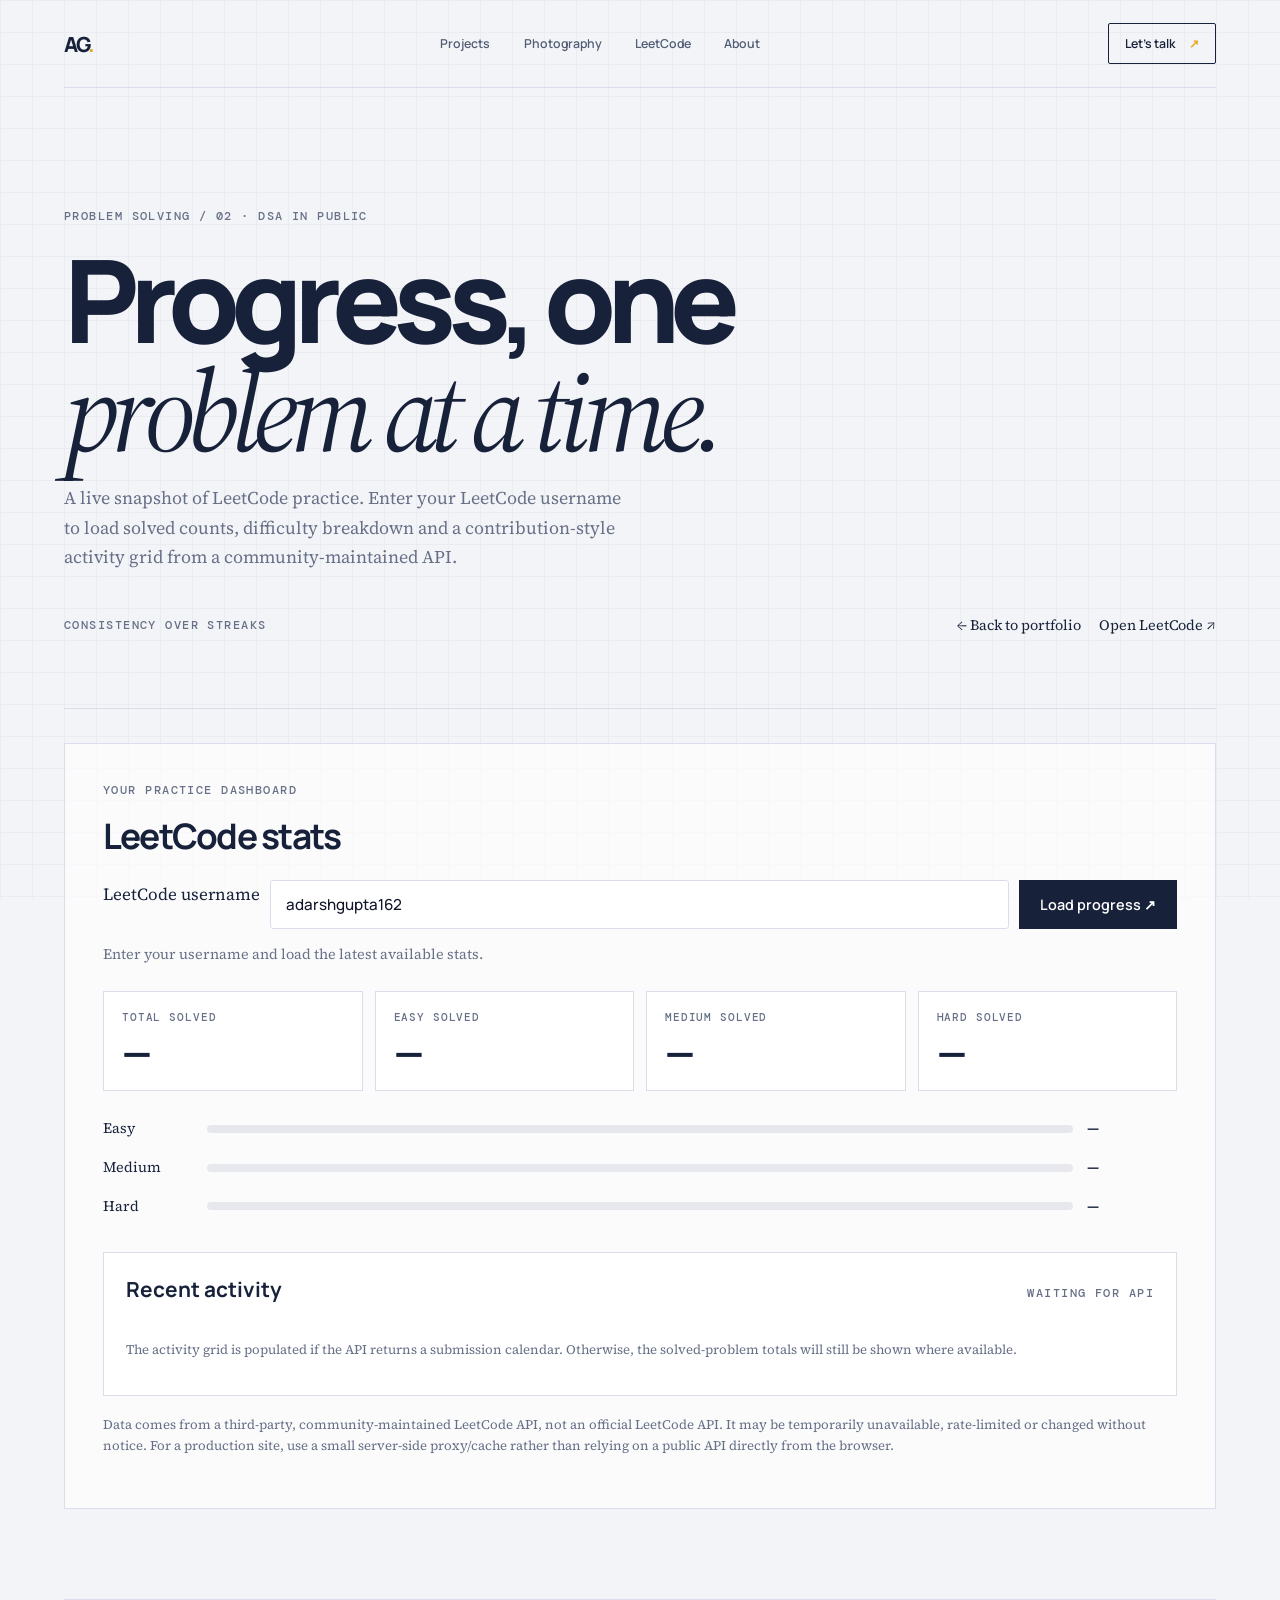
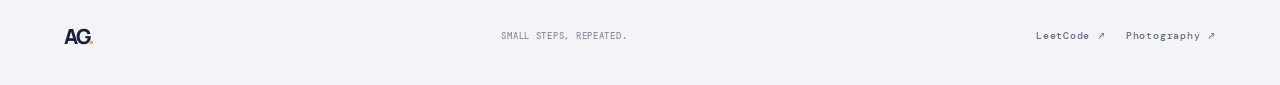
==== leetcode.html @ 626fea2b "Update portfolio and add photography gallery" ====
<!doctype html>
<html lang="en">
<head>
  <meta charset="utf-8">
  <meta name="viewport" content="width=device-width, initial-scale=1">
  <meta name="description" content="Live LeetCode problem-solving progress for Adarsh Gupta.">
  <meta name="theme-color" content="#f3f4f7">
  <title>LeetCode Progress — Adarsh Gupta</title>
  <link rel="preconnect" href="https://fonts.googleapis.com">
  <link rel="preconnect" href="https://fonts.gstatic.com" crossorigin>
  <link href="https://fonts.googleapis.com/css2?family=DM+Mono:wght@400;500&family=Manrope:wght@400;500;600;700;800&family=Source+Serif+4:opsz,wght@8..60,400;8..60,500&display=swap" rel="stylesheet">
  <link rel="stylesheet" href="css/style.css">
  <script src="js/leetcode.js" defer></script>
</head>
<body>
<div class="page-grid" aria-hidden="true"></div>
<div class="site-shell">
  <header class="site-header">
    <a class="brand" href="index.html" aria-label="Adarsh Gupta home">AG<span>.</span></a>
    <nav class="main-nav" aria-label="Main navigation">
      <a href="index.html#projects">Projects</a><a href="photography.html">Photography</a><a href="leetcode.html" aria-current="page">LeetCode</a><a href="index.html#about">About</a>
    </nav>
    <a class="header-cta" href="index.html#contact">Let’s talk <span aria-hidden="true">↗</span></a>
  </header>
  <main class="subpage-main">
    <section class="subpage-hero">
      <div class="subpage-kicker">PROBLEM SOLVING / 02 · DSA IN PUBLIC</div>
      <h1>Progress, one<br><em>problem at a time.</em></h1>
      <p class="subpage-intro">A live snapshot of LeetCode practice. Enter your LeetCode username to load solved counts, difficulty breakdown and a contribution-style activity grid from a community-maintained API.</p>
      <div class="subpage-toolbar"><span class="subpage-kicker">CONSISTENCY OVER STREAKS</span><nav class="subpage-nav"><a href="index.html">← Back to portfolio</a><a href="https://leetcode.com/" target="_blank" rel="noopener noreferrer">Open LeetCode ↗</a></nav></div>
    </section>
    <section style="padding:34px 0 90px" aria-labelledby="stats-heading">
      <div class="stats-panel">
        <div class="subpage-kicker">YOUR PRACTICE DASHBOARD</div>
        <h2 id="stats-heading" style="font:700 clamp(1.5rem,3vw,2.2rem) Manrope,sans-serif;letter-spacing:-.05em;margin:12px 0 0">LeetCode stats</h2>
        <form class="stats-form" id="stats-form">
          <label for="leetcode-username" class="sr-only">LeetCode username</label>
          <input id="leetcode-username" name="username" autocomplete="off" autocapitalize="none" spellcheck="false" placeholder="Enter your LeetCode username" value="adarshgupta162" required>
          <button id="stats-submit" type="submit">Load progress ↗</button>
        </form>
        <p class="stats-message" id="stats-message" role="status" aria-live="polite">Enter your username and load the latest available stats.</p>
        <div class="stats-grid" id="stats-grid">
          <div class="stat-card"><span>Total solved</span><strong id="total-solved">—</strong></div>
          <div class="stat-card"><span>Easy solved</span><strong id="easy-solved">—</strong></div>
          <div class="stat-card"><span>Medium solved</span><strong id="medium-solved">—</strong></div>
          <div class="stat-card"><span>Hard solved</span><strong id="hard-solved">—</strong></div>
        </div>
        <div class="difficulty-list">
          <div class="difficulty-row"><span>Easy</span><div class="difficulty-track"><div class="difficulty-fill easy" id="easy-fill"></div></div><strong id="easy-detail">—</strong></div>
          <div class="difficulty-row"><span>Medium</span><div class="difficulty-track"><div class="difficulty-fill medium" id="medium-fill"></div></div><strong id="medium-detail">—</strong></div>
          <div class="difficulty-row"><span>Hard</span><div class="difficulty-track"><div class="difficulty-fill hard" id="hard-fill"></div></div><strong id="hard-detail">—</strong></div>
        </div>
        <div class="activity-wrap">
          <div class="activity-title"><h2>Recent activity</h2><span class="subpage-kicker" id="activity-subtitle">WAITING FOR API</span></div>
          <div class="activity-grid" id="activity-grid" aria-label="Submission activity by day"></div>
          <p class="api-disclaimer" id="activity-note">The activity grid is populated if the API returns a submission calendar. Otherwise, the solved-problem totals will still be shown where available.</p>
        </div>
        <p class="api-disclaimer">Data comes from a third-party, community-maintained LeetCode API, not an official LeetCode API. It may be temporarily unavailable, rate-limited or changed without notice. For a production site, use a small server-side proxy/cache rather than relying on a public API directly from the browser.</p>
      </div>
    </section>
  </main>
  <footer class="site-footer"><a class="brand" href="index.html">AG<span>.</span></a><span>SMALL STEPS, REPEATED.</span><div><a href="https://leetcode.com/" target="_blank" rel="noopener noreferrer">LeetCode ↗</a><a href="photography.html">Photography ↗</a></div></footer>
</div>
</body>
</html>
---- css/style.css ----
*{box-sizing:border-box}
:root{--paper:#f3f4f7;--white:#fff;--ink:#17213a;--muted:#677087;--line:#d9deea;--blue:#255c65;--gold:#e4a927;--lav:#b9b2f2;--display:"Manrope",sans-serif;--body:"Source Serif 4",Georgia,serif;--mono:"DM Mono",monospace}
html{scroll-behavior:smooth;scroll-padding-top:90px}
body{margin:0;background:var(--paper);color:var(--ink);font-family:var(--body);font-size:17px;line-height:1.65;-webkit-font-smoothing:antialiased}
a{color:inherit;text-underline-offset:4px}
button{font:inherit}
a:focus-visible,button:focus-visible{outline:3px solid #7568c9;outline-offset:4px}
::selection{background:#ded8ff;color:#17213a}
.page-grid{position:fixed;inset:0;z-index:-1;pointer-events:none;background-image:linear-gradient(#e4e7ee 1px,transparent 1px),linear-gradient(90deg,#e4e7ee 1px,transparent 1px);background-size:32px 32px;opacity:.62}
.site-shell{max-width:1320px;margin:auto;padding:0 clamp(22px,5vw,68px)}
.skip-link{position:absolute;left:15px;top:-70px;background:var(--ink);color:white;padding:10px 16px;z-index:20}.skip-link:focus{top:12px}
.site-header{height:88px;display:flex;align-items:center;justify-content:space-between;gap:28px;border-bottom:1px solid var(--line)}
.brand{font:800 1.3rem var(--display);letter-spacing:-.1em;text-decoration:none}.brand span,.period{color:var(--gold)}
.main-nav{display:flex;align-items:center;gap:clamp(15px,2.6vw,34px)}.main-nav a,.header-cta{font:600 .77rem var(--display);text-decoration:none}.main-nav a{color:#525e75;transition:color .2s}.main-nav a:hover{color:var(--blue)}
.header-cta{padding:11px 16px;border:1px solid var(--ink);border-radius:2px;white-space:nowrap}.header-cta span{margin-left:12px;color:var(--gold)}
.hero{padding:clamp(75px,10vw,145px) 0 36px}
.hero-topline,.hero-index,.section-label>p,.project-number,.project-foot,.eyebrow,.section-kicker,.photo-bottom,.contact-top,.site-footer>span,.site-footer>div a,.skills-grid span,.learning-status{font:500 .65rem var(--mono);letter-spacing:.08em}
.hero-topline{display:flex;align-items:center;gap:10px;color:#53647b}.status-dot{width:8px;height:8px;border-radius:50%;background:#3e8b75;box-shadow:0 0 0 4px #d8e9e2}
.hero h1{font:800 clamp(4.3rem,11vw,9.6rem)/.94 var(--display);letter-spacing:-.095em;margin:30px 0 35px;max-width:1050px}.serif-word{font:500 1.03em/1 var(--body);font-style:italic;letter-spacing:-.08em;color:var(--blue)}
.hero-bottom{display:grid;grid-template-columns:1.1fr .7fr;gap:10%;align-items:end;max-width:980px}.hero-lede{font:500 clamp(1.45rem,2.6vw,2.15rem)/1.32 var(--display);letter-spacing:-.045em;max-width:630px;margin:0}.hero-side{color:var(--muted);font-size:1rem}.hero-side p{margin:0 0 18px;max-width:350px}.text-link{font:700 .8rem var(--display);text-decoration:none;border-bottom:1px solid var(--gold);padding-bottom:6px}.text-link span{padding-left:10px}
.hero-index{display:flex;justify-content:space-between;gap:20px;color:#7b8496;border-top:1px solid var(--line);margin-top:70px;padding-top:15px}
.section{display:grid;grid-template-columns:190px minmax(0,1fr);gap:clamp(28px,5vw,75px);padding:clamp(65px,9vw,115px) 0;border-top:1px solid var(--ink)}
.section-label{position:relative}.section-label>span,.section-kicker>span{font:500 .7rem var(--mono);color:var(--blue)}.section-label h2{font:700 1.1rem/1.3 var(--display);letter-spacing:-.04em;margin:12px 0}.section-label>p{color:#8b92a2;font-size:.58rem}
.project-card{background:var(--white);border:1px solid var(--line);padding:22px clamp(20px,3vw,38px) 0;margin-bottom:22px;box-shadow:0 10px 35px rgba(29,43,71,.035)}.project-number{color:#8b92a2}.project-main{display:grid;grid-template-columns:minmax(0,.9fr) minmax(0,1.1fr);gap:clamp(22px,4vw,55px);align-items:center;padding:25px 0 35px}.eyebrow{color:var(--blue);font-size:.61rem}.project-copy h3{font:800 clamp(2.5rem,5vw,4.4rem)/1 var(--display);letter-spacing:-.08em;margin:12px 0 18px}.project-mark{font:400 .35em var(--display);vertical-align:top;color:var(--gold);margin-left:10px}.project-description{font-size:1.05rem;color:#5f687d;max-width:450px;margin:0 0 22px}.tag-list{display:flex;gap:7px;flex-wrap:wrap;margin-bottom:25px}.tag-list span{font:500 .63rem var(--mono);padding:6px 9px;border:1px solid var(--line);color:#4e5a70}.project-link{font:700 .77rem var(--display);text-decoration:none;border-bottom:1px solid var(--gold);padding-bottom:5px}.project-link span{color:var(--gold);margin-left:10px}.project-note{font-size:.9rem;color:var(--muted);max-width:400px}
.project-visual{min-height:340px;display:flex;align-items:center;justify-content:center;position:relative;overflow:hidden;padding:30px}.phy-visual{background:#e7edf2}.phy-visual:before,.phy-visual:after{content:"";position:absolute;border:1px solid #c4d0dc;border-radius:50%;width:360px;height:360px}.phy-visual:after{width:250px;height:250px}.mock-window{position:relative;z-index:1;width:100%;max-width:440px;background:#fff;border:1px solid #cbd4df;box-shadow:0 20px 45px #31415b20;transform:rotate(-2deg)}.mock-top{height:37px;border-bottom:1px solid #e2e6ed;display:flex;align-items:center;gap:5px;padding:0 12px}.mock-top>span{width:6px;height:6px;border-radius:50%;background:#c8d0dc}.mock-top b{font:600 .58rem var(--mono);margin-left:9px;color:#657187}.mock-body{display:grid;grid-template-columns:38px 1fr;min-height:205px}.mock-body aside{background:#172743;padding:18px 13px;display:flex;flex-direction:column;gap:17px}.mock-body aside i{height:12px;width:12px;border:1px solid #8497b3;border-radius:3px}.mock-content{padding:23px 20px}.mock-label{font:500 .55rem var(--mono);color:#65758b}.mock-line{height:8px;border-radius:5px;background:#dce3eb;margin-top:16px}.mock-line.long{width:88%}.mock-line.medium{width:62%;margin-top:9px}.mock-options{display:flex;gap:8px;margin-top:22px}.mock-options span{width:25px;height:25px;display:grid;place-items:center;border:1px solid #cbd5e1;border-radius:50%;font:500 .6rem var(--mono)}.mock-options span:nth-child(2){background:#d9eee5;border-color:#79b59b}.mock-footer{display:flex;align-items:center;justify-content:space-between;gap:8px;margin-top:24px;font:500 .5rem var(--mono);color:#6c788c}.mock-button{background:#172743;color:#fff;padding:8px}.visual-caption{position:absolute;bottom:13px;right:17px;font:500 .57rem var(--mono);color:#647086}
.shree-visual{background:#e8e9e2}.shree-visual:before{content:"";position:absolute;width:360px;height:360px;border-radius:50%;border:1px solid #cbd0c3}.dashboard{z-index:1;position:relative;width:100%;max-width:450px;background:#fcfcf8;border:1px solid #d6d8ce;padding:18px;box-shadow:0 18px 45px #3e49331c;transform:rotate(1.5deg)}.dash-top{display:flex;justify-content:space-between;gap:10px;border-bottom:1px solid #e5e6df;padding-bottom:14px;font:500 .53rem var(--mono);color:#6d7568}.dash-top span{color:#3c8169}.dash-top i,.dash-row i{display:inline-block;width:6px;height:6px;background:#50a27e;border-radius:50%;margin-left:4px}.dash-stats{display:grid;grid-template-columns:1fr 1fr;gap:12px;padding:20px 0}.dash-stats>div{background:#f1f2ec;padding:13px}.dash-stats small,.dash-stats span{display:block;font:500 .5rem var(--mono);color:#788071}.dash-stats strong{display:block;font:700 1.7rem var(--display);letter-spacing:-.07em;margin:4px 0}.dash-chart{border:1px solid #e2e4db;padding:13px}.chart-head{display:flex;justify-content:space-between;font:500 .57rem var(--mono);color:#687161}.chart-head span{font-size:.5rem}.chart-bars{height:75px;display:flex;align-items:end;gap:8px;padding-top:10px}.chart-bars i{flex:1;background:#789f8c;min-height:10px}.chart-bars i:nth-child(2n){background:#c4d5c7}.dash-row{display:flex;justify-content:space-between;gap:8px;font:500 .49rem var(--mono);color:#697364;margin-top:13px}
.project-foot{display:flex;justify-content:space-between;gap:15px;border-top:1px solid var(--line);padding:13px 0;color:#8b92a2;font-size:.57rem}
.photo-section{border-top:1px solid var(--ink);padding:clamp(65px,9vw,110px) 0 55px;overflow:hidden}.photo-heading{display:flex;justify-content:space-between;align-items:end;gap:25px}.section-kicker{color:#8b92a2}.section-kicker span{margin-right:13px}.photo-heading h2{font:800 clamp(3.1rem,7vw,6.4rem)/1 var(--display);letter-spacing:-.09em;margin:20px 0 0}.photo-heading>p{font-size:1rem;color:var(--muted);margin:0 0 5px}.photo-filters{display:flex;flex-wrap:wrap;gap:8px;margin:35px 0 22px}.photo-filter{border:1px solid #c7ccda;background:transparent;color:#4f5a71;border-radius:30px;padding:8px 15px;font:600 .68rem var(--display);cursor:pointer;transition:all .2s}.photo-filter:hover{border-color:var(--ink)}.photo-filter.is-active{background:var(--ink);border-color:var(--ink);color:#fff}
.photo-carousel{margin-inline:calc(clamp(22px,5vw,68px)*-1);padding:0 0 15px}.photo-track{height:clamp(300px,40vw,480px);max-width:1100px;margin:auto;position:relative}.photo-slide{position:absolute;top:50%;left:50%;height:76%;width:27%;padding:0;border:0;border-radius:4px;overflow:hidden;background:#ddd;cursor:pointer;box-shadow:0 20px 42px #17213a25;transition:transform .5s cubic-bezier(.2,.8,.2,1),opacity .35s,width .35s,height .35s}.photo-slide img{display:block;width:100%;height:100%;object-fit:cover;transition:transform .6s}.photo-slide:hover img{transform:scale(1.04)}.photo-slide:after{content:"";position:absolute;inset:45% 0 0;background:linear-gradient(transparent,#101a2a9c)}.photo-label{position:absolute;bottom:14px;left:14px;color:white;font:500 .57rem var(--mono);letter-spacing:.09em;z-index:1;opacity:0}.slide-center{z-index:5;width:30%;height:100%;transform:translate(-50%,-50%)}.slide-center .photo-label,.slide-left .photo-label,.slide-right .photo-label{opacity:1}.slide-left{z-index:4;width:27%;height:80%;transform:translate(-122%,-50%)}.slide-right{z-index:4;width:27%;height:80%;transform:translate(22%,-50%)}.slide-far-left{z-index:2;width:23%;height:60%;opacity:.85;transform:translate(-195%,-50%)}.slide-far-right{z-index:2;width:23%;height:60%;opacity:.85;transform:translate(95%,-50%)}
.photo-caption{display:flex;align-items:center;justify-content:center;gap:16px;margin:5px auto 0;padding:0 20px}.photo-caption p{font-size:.83rem;color:#6d7588;text-align:center;margin:0}.caption-rule{width:40px;height:1px;background:#cbd1dd}.photo-controls{display:flex;justify-content:center;align-items:center;gap:15px;margin-top:22px}.photo-controls button{height:40px;width:40px;border:1px solid #aeb7c7;border-radius:50%;background:transparent;color:var(--ink);font-size:1.1rem;cursor:pointer;transition:all .2s}.photo-controls button:hover{background:var(--ink);color:#fff}.photo-controls>span{font:500 .65rem var(--mono);color:#657087;min-width:48px;text-align:center}.photo-controls i{font-style:normal;color:#b3bac8;margin:0 4px}.photo-bottom{display:flex;justify-content:space-between;align-items:center;gap:20px;margin-top:35px;padding-top:16px;border-top:1px solid var(--line);color:#7b8496;font-size:.61rem}.photo-bottom p{margin:0}.archive-toggle{border:0;background:transparent;color:var(--ink);font:700 .72rem var(--display);cursor:pointer}.archive-toggle span{color:var(--gold);margin-left:8px}.photo-archive{padding-top:28px}.archive-grid{display:grid;grid-template-columns:repeat(5,minmax(0,1fr));gap:12px}.archive-item{border:1px solid var(--line);background:#fff;padding:0;text-align:left;cursor:pointer}.archive-item img{width:100%;aspect-ratio:4/5;object-fit:cover;display:block}.archive-item span{display:block;padding:10px;font:500 .57rem var(--mono);color:#59657a}
.about-content .about-lede{font:600 clamp(1.8rem,3.5vw,3rem)/1.22 var(--display);letter-spacing:-.06em;max-width:780px;margin:0 0 30px}.about-columns{display:grid;grid-template-columns:1fr 1fr;gap:35px;max-width:800px;color:#5e687d}.about-columns p{margin:0}.skills-grid{display:grid;grid-template-columns:1fr 1fr;gap:0 30px;border-top:1px solid var(--line);margin-top:40px}.skills-grid>div{padding:17px 0;border-bottom:1px solid var(--line)}.skills-grid span{font-size:.58rem;color:#7f899a}.skills-grid p{font:500 .85rem var(--display);margin:7px 0 0}
.learning-list article{display:grid;grid-template-columns:38px 1fr auto;gap:15px;align-items:start;padding:20px 0;border-bottom:1px solid var(--line)}.learning-list article:first-child{padding-top:0}.learning-number{font:500 .7rem var(--mono);color:var(--blue);padding-top:4px}.learning-list h3,.campus-list h3{font:700 1.05rem var(--display);margin:0 0 6px}.learning-list p,.campus-list p{font-size:.9rem;color:var(--muted);margin:0;max-width:580px}.learning-status{font-size:.54rem;color:#8b92a2;padding-top:6px;white-space:nowrap}
.campus-list article{display:grid;grid-template-columns:.8fr 1.2fr;gap:25px;padding:20px 0;border-bottom:1px solid var(--line)}.campus-list article:first-child{padding-top:0}.campus-list article>div>span{font-size:.75rem;color:#7d879a}.campus-list p a{color:var(--blue);font-weight:600}
.contact-section{padding:clamp(50px,8vw,95px) 0;border-top:1px solid var(--ink)}.contact-top{display:flex;justify-content:space-between;gap:20px;color:#778196}.contact-section h2{font:800 clamp(3.3rem,8.5vw,7.7rem)/.98 var(--display);letter-spacing:-.09em;margin:35px 0 45px}.contact-section h2 .serif-word{font-size:1.1em;color:var(--blue)}.contact-bottom{display:flex;align-items:end;justify-content:space-between;gap:30px}.contact-bottom p{max-width:370px;color:var(--muted);margin:0}.contact-bottom>a{font:700 clamp(.9rem,2vw,1.35rem) var(--display);text-decoration-color:var(--gold);text-decoration-thickness:2px;overflow-wrap:anywhere}.contact-bottom>a span{color:var(--gold);margin-left:8px}
.site-footer{border-top:1px solid var(--line);padding:22px 0 35px;display:flex;justify-content:space-between;align-items:center;gap:20px}.site-footer>span{color:#8a92a2;font-size:.57rem}.site-footer>div{display:flex;gap:20px}.site-footer>div a{font-size:.61rem;color:#657087;text-decoration:none}
.photo-lightbox{border:0;background:#11182a;color:white;width:min(1000px,94vw);max-width:none;padding:24px;border-radius:5px;overflow:visible}.photo-lightbox::backdrop{background:#10182ad9;backdrop-filter:blur(8px)}.photo-lightbox figure{margin:0;text-align:center}.photo-lightbox figure img{display:block;max-width:100%;max-height:75vh;object-fit:contain;margin:auto}.photo-lightbox figcaption{font:500 .68rem var(--mono);color:#d1d7e4;margin-top:13px}.lightbox-close{position:absolute;right:7px;top:7px;border:0;background:white;color:#17213a;width:35px;height:35px;border-radius:50%;font-size:1.4rem;cursor:pointer}.lightbox-arrow{position:absolute;top:50%;border:1px solid #7b8495;background:#1b2539;color:white;border-radius:50%;width:40px;height:40px;cursor:pointer}.lightbox-arrow#lightbox-prev{left:-17px}.lightbox-arrow#lightbox-next{right:-17px}
[hidden]{display:none!important}
@media(max-width:900px){.main-nav{gap:14px}.main-nav a{font-size:.69rem}.section{grid-template-columns:145px minmax(0,1fr)}.project-main{grid-template-columns:1fr}.project-visual{min-height:300px}.archive-grid{grid-template-columns:repeat(3,minmax(0,1fr))}.photo-track{height:340px}}
@media(max-width:650px){.site-shell{padding:0 20px}.site-header{height:auto;min-height:75px;flex-wrap:wrap;padding:16px 0;gap:13px}.main-nav{order:3;width:100%;overflow-x:auto;padding:3px 0 7px;gap:22px}.main-nav a{white-space:nowrap}.header-cta{margin-left:auto}.hero{padding-top:70px}.hero h1{font-size:clamp(4rem,15vw,6.7rem)}.hero-bottom{grid-template-columns:1fr;gap:20px}.hero-index{margin-top:45px;font-size:.55rem}.hero-index span:last-child{text-align:right}.section{grid-template-columns:1fr;gap:25px;padding:65px 0}.section-label h2{display:inline;margin-left:12px}.section-label>p{display:inline;margin-left:12px}.project-main{padding-top:18px}.project-visual{min-height:260px;padding:20px}.mock-content{padding:15px}.mock-footer{margin-top:14px}.photo-heading{align-items:start;flex-direction:column;gap:12px}.photo-heading h2{font-size:clamp(3.2rem,14vw,5rem)}.photo-heading>p br{display:none}.photo-carousel{margin-inline:-20px}.photo-track{height:270px}.slide-center{width:42%}.slide-left{width:35%;transform:translate(-112%,-50%)}.slide-right{width:35%;transform:translate(12%,-50%)}.slide-far-left{width:28%;transform:translate(-170%,-50%)}.slide-far-right{width:28%;transform:translate(70%,-50%)}.photo-label{font-size:.46rem;left:8px;bottom:9px}.photo-caption{gap:8px}.caption-rule{width:20px}.photo-caption p{font-size:.72rem}.photo-bottom{align-items:flex-start;flex-direction:column;gap:12px}.archive-grid{grid-template-columns:repeat(2,minmax(0,1fr))}.about-columns{grid-template-columns:1fr;gap:15px}.learning-list article{grid-template-columns:28px 1fr}.learning-status{grid-column:2;padding-top:0}.campus-list article{grid-template-columns:1fr;gap:9px}.contact-top{font-size:.55rem}.contact-section h2{font-size:clamp(3.3rem,14vw,5.7rem)}.contact-bottom{align-items:start;flex-direction:column}.site-footer{flex-wrap:wrap}.site-footer>div{width:100%;justify-content:space-between;gap:10px}.site-footer>span{order:3}}
@media(prefers-reduced-motion:reduce){*,*::before,*::after{scroll-behavior:auto!important;transition:none!important}}


/* Separate destination cards on the home page */
.destination-grid{display:grid;grid-template-columns:repeat(2,minmax(0,1fr));gap:18px}
.destination-card{display:flex;flex-direction:column;min-height:265px;padding:clamp(22px,3vw,34px);border:1px solid var(--line, #d4d9e2);background:rgba(255,255,255,.58);color:inherit;text-decoration:none;transition:transform .25s ease,border-color .25s ease,background .25s ease}
.destination-card:hover{transform:translateY(-4px);border-color:var(--ink, #12162f);background:#fff}
.destination-index,.destination-link{font:500 .72rem/1.4 'DM Mono',monospace;letter-spacing:.08em;text-transform:uppercase}
.destination-title{display:flex;justify-content:space-between;gap:12px;margin:28px 0 12px;font:700 clamp(1.6rem,3vw,2.5rem)/1.05 Manrope,sans-serif;letter-spacing:-.055em}
.destination-title b{font-weight:500}
.destination-description{max-width:42ch;color:var(--muted, #62697b);font-size:1rem;line-height:1.65}
.destination-link{margin-top:auto;padding-top:25px;letter-spacing:.02em;text-transform:none}
.subpage-main{min-height:70vh}
.subpage-hero{padding:clamp(58px,10vw,120px) 0 46px;border-bottom:1px solid var(--line, #d4d9e2)}
.subpage-kicker{font:500 .75rem/1.4 'DM Mono',monospace;letter-spacing:.12em;text-transform:uppercase;color:var(--muted, #62697b)}
.subpage-hero h1{margin:20px 0 18px;font:800 clamp(3.2rem,9vw,7.5rem)/.94 Manrope,sans-serif;letter-spacing:-.075em}
.subpage-hero h1 em{font-family:'Source Serif 4',serif;font-weight:400}
.subpage-intro{max-width:62ch;color:var(--muted, #62697b);font-size:1.12rem}
.subpage-toolbar{display:flex;flex-wrap:wrap;gap:10px;align-items:center;justify-content:space-between;padding:24px 0}
.subpage-nav{display:flex;flex-wrap:wrap;gap:18px;font-size:.9rem}
.subpage-nav a{color:inherit;text-decoration:none}
.subpage-nav a:hover{text-decoration:underline;text-underline-offset:4px}
.gallery-page{padding-bottom:90px}
.gallery-filters{display:flex;flex-wrap:wrap;gap:8px;margin:12px 0 28px}
.gallery-filters button,.outline-button{border:1px solid var(--line, #d4d9e2);background:transparent;color:inherit;border-radius:999px;padding:9px 15px;font:500 .82rem Manrope,sans-serif;cursor:pointer}
.gallery-filters button.is-active,.gallery-filters button:hover,.outline-button:hover{background:var(--ink, #12162f);color:#fff;border-color:var(--ink, #12162f)}
.gallery-grid{display:grid;grid-template-columns:repeat(3,minmax(0,1fr));gap:16px}
.gallery-item{position:relative;overflow:hidden;border:0;padding:0;background:#e7e8ed;cursor:pointer;aspect-ratio:4/5;text-align:left}
.gallery-item:nth-child(3n+2){aspect-ratio:4/5}
.gallery-item img{display:block;width:100%;height:100%;object-fit:cover;transition:transform .5s ease,filter .5s ease}
.gallery-item:hover img{transform:scale(1.045);filter:saturate(1.08)}
.gallery-item span{position:absolute;inset:auto 0 0;padding:42px 16px 15px;color:white;background:linear-gradient(transparent,rgba(5,8,25,.75));font:500 .75rem 'DM Mono',monospace;letter-spacing:.06em;text-transform:uppercase}
.gallery-item[hidden]{display:none}
.gallery-note{margin-top:18px;color:var(--muted, #62697b);font-size:.88rem}
.gallery-lightbox{width:min(1000px,94vw);max-width:none;max-height:92vh;padding:0;border:0;background:#0c1021;color:#fff}
.gallery-lightbox::backdrop{background:rgba(5,7,18,.86);backdrop-filter:blur(8px)}
.gallery-lightbox figure{margin:0;display:grid;place-items:center;min-height:240px}
.gallery-lightbox img{display:block;max-width:100%;max-height:78vh;object-fit:contain}
.gallery-lightbox figcaption{padding:14px 20px 20px;font:500 .8rem 'DM Mono',monospace}
.gallery-lightbox .lightbox-close{position:absolute;top:10px;right:12px;z-index:2;width:40px;height:40px;border:1px solid #ffffff70;border-radius:50%;background:#111827;color:white;font-size:1.5rem;cursor:pointer}
.stats-panel{padding:clamp(20px,4vw,38px);border:1px solid var(--line, #d4d9e2);background:rgba(255,255,255,.64)}
.stats-form{display:flex;flex-wrap:wrap;gap:10px;margin:20px 0 10px}
.stats-form input{flex:1 1 240px;min-width:0;padding:13px 15px;border:1px solid var(--line, #d4d9e2);border-radius:3px;background:#fff;color:#11152a;font:500 .95rem Manrope,sans-serif}
.stats-form button{padding:13px 20px;border:1px solid var(--ink, #12162f);background:var(--ink, #12162f);color:#fff;font:600 .9rem Manrope,sans-serif;cursor:pointer}
.stats-form button:disabled{opacity:.6;cursor:wait}
.stats-message{min-height:1.5em;color:var(--muted, #62697b);font-size:.9rem}
.stats-grid{display:grid;grid-template-columns:repeat(4,minmax(0,1fr));gap:12px;margin:24px 0}
.stat-card{padding:18px;border:1px solid var(--line, #d4d9e2);background:#fff}
.stat-card span{display:block;color:var(--muted, #62697b);font:500 .68rem 'DM Mono',monospace;letter-spacing:.08em;text-transform:uppercase}
.stat-card strong{display:block;margin-top:10px;font:800 clamp(1.5rem,3vw,2.5rem)/1 Manrope,sans-serif;letter-spacing:-.06em}
.difficulty-list{display:grid;gap:15px;margin:26px 0}
.difficulty-row{display:grid;grid-template-columns:90px 1fr 90px;gap:14px;align-items:center;font-size:.9rem}
.difficulty-track{height:8px;overflow:hidden;background:#e6e8ed;border-radius:99px}
.difficulty-fill{height:100%;width:0;border-radius:99px;transition:width .6s ease}
.difficulty-fill.easy{background:#16865c}.difficulty-fill.medium{background:#d99a17}.difficulty-fill.hard{background:#dc4e5a}
.activity-wrap{margin-top:34px;padding:22px;border:1px solid var(--line, #d4d9e2);background:#fff}
.activity-title{display:flex;justify-content:space-between;gap:15px;align-items:baseline;flex-wrap:wrap}
.activity-title h2{margin:0;font:700 1.3rem Manrope,sans-serif}
.activity-grid{display:grid;grid-template-columns:repeat(26,minmax(0,1fr));gap:4px;margin-top:18px}
.activity-cell{aspect-ratio:1;border-radius:2px;background:#edf0f3;min-width:0}
.activity-cell[data-level="1"]{background:#b8e5cf}.activity-cell[data-level="2"]{background:#6ec69a}.activity-cell[data-level="3"]{background:#2a9d68}.activity-cell[data-level="4"]{background:#126b46}
.api-disclaimer{margin-top:18px;color:var(--muted, #62697b);font-size:.82rem;line-height:1.6}
.stats-empty{padding:30px 15px;text-align:center;color:var(--muted, #62697b);border:1px dashed var(--line, #d4d9e2)}
@media(max-width:760px){.destination-grid{grid-template-columns:1fr}.gallery-grid{grid-template-columns:repeat(2,minmax(0,1fr));gap:10px}.stats-grid{grid-template-columns:repeat(2,minmax(0,1fr))}.activity-grid{grid-template-columns:repeat(18,minmax(0,1fr))}.difficulty-row{grid-template-columns:72px 1fr 65px;gap:8px}}
@media(max-width:440px){.gallery-grid{grid-template-columns:1fr 1fr}.gallery-item{aspect-ratio:3/4}.activity-grid{grid-template-columns:repeat(13,minmax(0,1fr))}.activity-wrap{padding:14px}}
@media(prefers-reduced-motion:reduce){.destination-card,.gallery-item img{transition:none}}
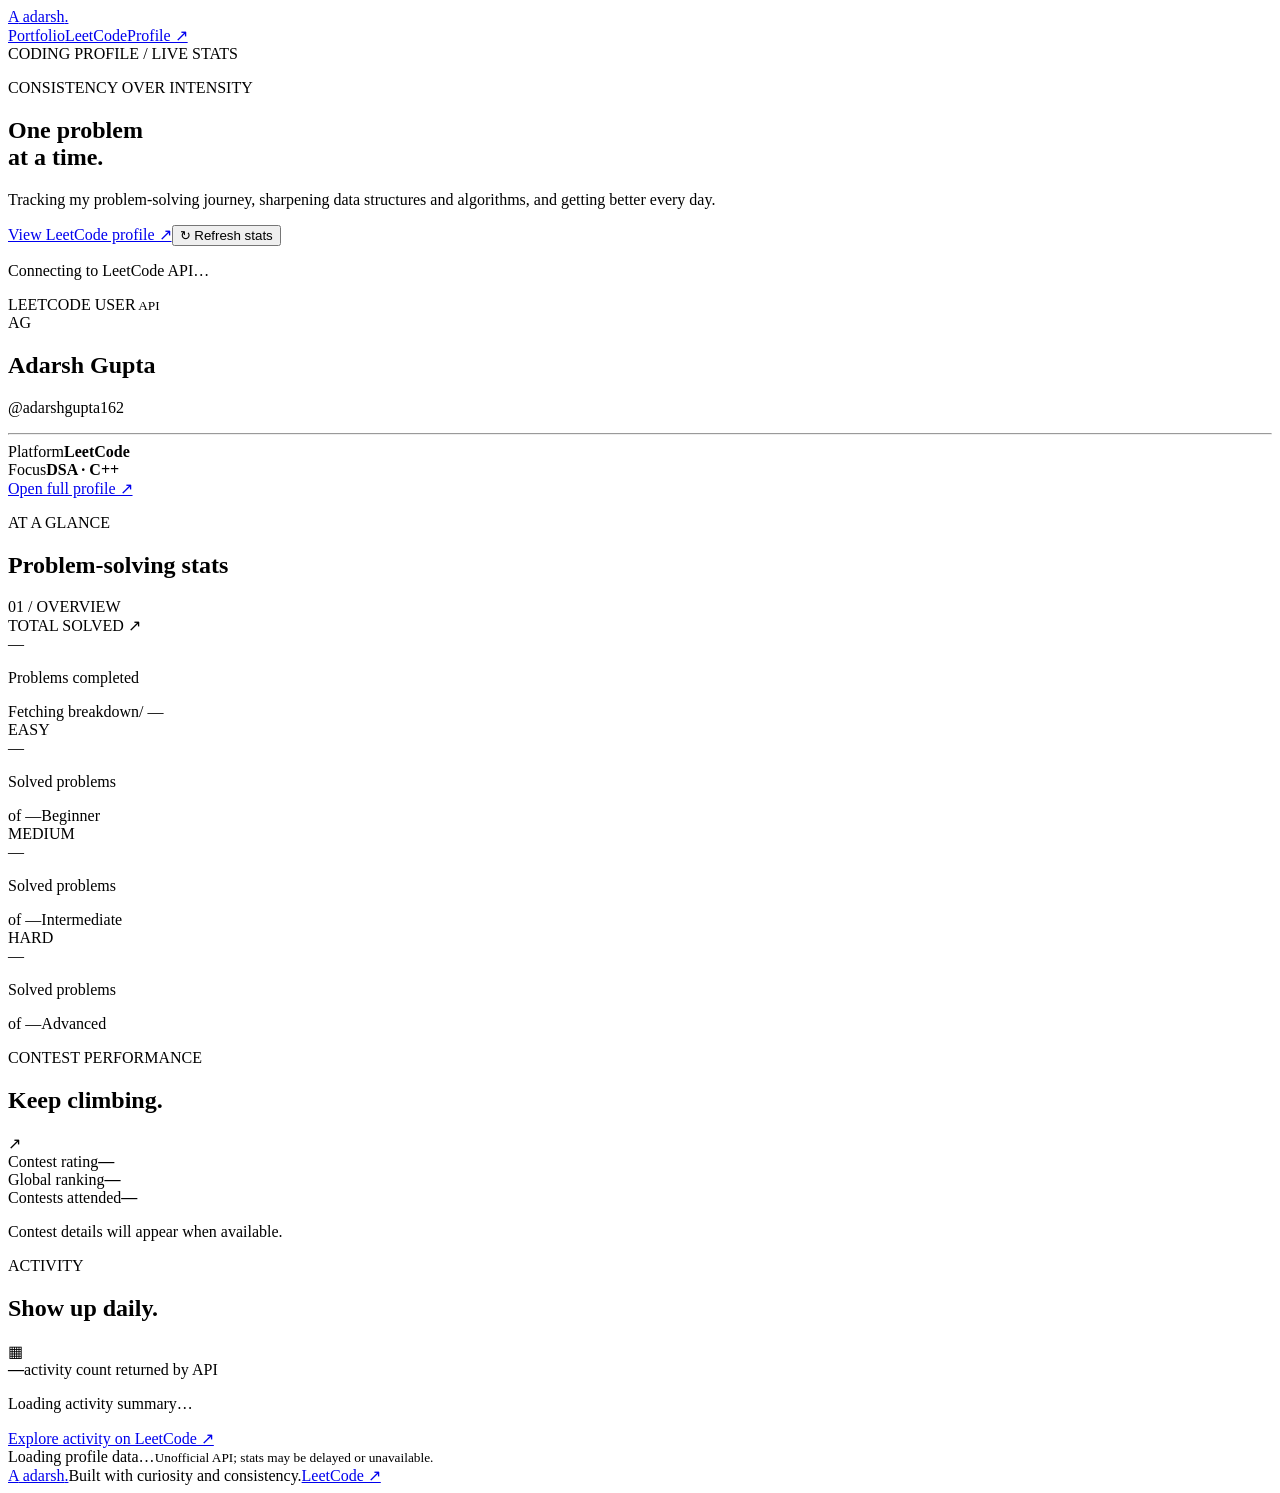
==== commit 7b33c5ce: "Update leetcode.html" ====
--- a/leetcode.html
+++ b/leetcode.html
@@ -1,65 +1,43 @@
 <!doctype html>
 <html lang="en">
 <head>
-  <meta charset="utf-8">
-  <meta name="viewport" content="width=device-width, initial-scale=1">
-  <meta name="description" content="Live LeetCode problem-solving progress for Adarsh Gupta.">
-  <meta name="theme-color" content="#f3f4f7">
-  <title>LeetCode Progress — Adarsh Gupta</title>
-  <link rel="preconnect" href="https://fonts.googleapis.com">
-  <link rel="preconnect" href="https://fonts.gstatic.com" crossorigin>
-  <link href="https://fonts.googleapis.com/css2?family=DM+Mono:wght@400;500&family=Manrope:wght@400;500;600;700;800&family=Source+Serif+4:opsz,wght@8..60,400;8..60,500&display=swap" rel="stylesheet">
-  <link rel="stylesheet" href="css/style.css">
-  <script src="js/leetcode.js" defer></script>
+<meta charset="utf-8"><meta name="viewport" content="width=device-width, initial-scale=1">
+<meta name="description" content="Adarsh Gupta's LeetCode problem-solving stats">
+<title>LeetCode | Adarsh Gupta</title>
+<link rel="preconnect" href="https://fonts.googleapis.com">
+<link href="https://fonts.googleapis.com/css2?family=DM+Mono:wght@400;500&family=Inter:wght@400;500;600;700;800&display=swap" rel="stylesheet">
+<link rel="stylesheet" href="css/leetcode.css"><script src="js/leetcode.js" defer></script>
 </head>
 <body>
-<div class="page-grid" aria-hidden="true"></div>
-<div class="site-shell">
-  <header class="site-header">
-    <a class="brand" href="index.html" aria-label="Adarsh Gupta home">AG<span>.</span></a>
-    <nav class="main-nav" aria-label="Main navigation">
-      <a href="index.html#projects">Projects</a><a href="photography.html">Photography</a><a href="leetcode.html" aria-current="page">LeetCode</a><a href="index.html#about">About</a>
-    </nav>
-    <a class="header-cta" href="index.html#contact">Let’s talk <span aria-hidden="true">↗</span></a>
-  </header>
-  <main class="subpage-main">
-    <section class="subpage-hero">
-      <div class="subpage-kicker">PROBLEM SOLVING / 02 · DSA IN PUBLIC</div>
-      <h1>Progress, one<br><em>problem at a time.</em></h1>
-      <p class="subpage-intro">A live snapshot of LeetCode practice. Enter your LeetCode username to load solved counts, difficulty breakdown and a contribution-style activity grid from a community-maintained API.</p>
-      <div class="subpage-toolbar"><span class="subpage-kicker">CONSISTENCY OVER STREAKS</span><nav class="subpage-nav"><a href="index.html">← Back to portfolio</a><a href="https://leetcode.com/" target="_blank" rel="noopener noreferrer">Open LeetCode ↗</a></nav></div>
-    </section>
-    <section style="padding:34px 0 90px" aria-labelledby="stats-heading">
-      <div class="stats-panel">
-        <div class="subpage-kicker">YOUR PRACTICE DASHBOARD</div>
-        <h2 id="stats-heading" style="font:700 clamp(1.5rem,3vw,2.2rem) Manrope,sans-serif;letter-spacing:-.05em;margin:12px 0 0">LeetCode stats</h2>
-        <form class="stats-form" id="stats-form">
-          <label for="leetcode-username" class="sr-only">LeetCode username</label>
-          <input id="leetcode-username" name="username" autocomplete="off" autocapitalize="none" spellcheck="false" placeholder="Enter your LeetCode username" value="adarshgupta162" required>
-          <button id="stats-submit" type="submit">Load progress ↗</button>
-        </form>
-        <p class="stats-message" id="stats-message" role="status" aria-live="polite">Enter your username and load the latest available stats.</p>
-        <div class="stats-grid" id="stats-grid">
-          <div class="stat-card"><span>Total solved</span><strong id="total-solved">—</strong></div>
-          <div class="stat-card"><span>Easy solved</span><strong id="easy-solved">—</strong></div>
-          <div class="stat-card"><span>Medium solved</span><strong id="medium-solved">—</strong></div>
-          <div class="stat-card"><span>Hard solved</span><strong id="hard-solved">—</strong></div>
-        </div>
-        <div class="difficulty-list">
-          <div class="difficulty-row"><span>Easy</span><div class="difficulty-track"><div class="difficulty-fill easy" id="easy-fill"></div></div><strong id="easy-detail">—</strong></div>
-          <div class="difficulty-row"><span>Medium</span><div class="difficulty-track"><div class="difficulty-fill medium" id="medium-fill"></div></div><strong id="medium-detail">—</strong></div>
-          <div class="difficulty-row"><span>Hard</span><div class="difficulty-track"><div class="difficulty-fill hard" id="hard-fill"></div></div><strong id="hard-detail">—</strong></div>
-        </div>
-        <div class="activity-wrap">
-          <div class="activity-title"><h2>Recent activity</h2><span class="subpage-kicker" id="activity-subtitle">WAITING FOR API</span></div>
-          <div class="activity-grid" id="activity-grid" aria-label="Submission activity by day"></div>
-          <p class="api-disclaimer" id="activity-note">The activity grid is populated if the API returns a submission calendar. Otherwise, the solved-problem totals will still be shown where available.</p>
-        </div>
-        <p class="api-disclaimer">Data comes from a third-party, community-maintained LeetCode API, not an official LeetCode API. It may be temporarily unavailable, rate-limited or changed without notice. For a production site, use a small server-side proxy/cache rather than relying on a public API directly from the browser.</p>
-      </div>
-    </section>
-  </main>
-  <footer class="site-footer"><a class="brand" href="index.html">AG<span>.</span></a><span>SMALL STEPS, REPEATED.</span><div><a href="https://leetcode.com/" target="_blank" rel="noopener noreferrer">LeetCode ↗</a><a href="photography.html">Photography ↗</a></div></footer>
+<div class="glow"></div>
+<header class="topbar">
+<a class="brand" href="index.html"><span class="mark">A</span> adarsh<span class="orange">.</span></a>
+<nav><a href="index.html">Portfolio</a><a class="active" href="leetcode.html">LeetCode</a><a href="https://leetcode.com/u/adarshgupta162/" target="_blank" rel="noreferrer">Profile ↗</a></nav>
+</header>
+<main class="wrap">
+<section class="hero">
+<div class="eyebrow"><i></i> CODING PROFILE <span>/</span> LIVE STATS</div>
+<div class="hero-grid">
+<div><p class="overline">CONSISTENCY OVER INTENSITY</p><h1>One problem<br>at a time<span class="orange">.</span></h1>
+<p class="intro">Tracking my problem-solving journey, sharpening data structures and algorithms, and getting better every day.</p>
+<div class="actions"><a class="primary" href="https://leetcode.com/u/adarshgupta162/" target="_blank" rel="noreferrer">View LeetCode profile ↗</a><button id="refresh-button">↻ Refresh stats</button></div>
+<p class="updated" id="last-updated">Connecting to LeetCode API…</p></div>
+<aside class="profile"><div class="profile-head"><span>LEETCODE USER</span><small><i></i> API</small></div><div class="avatar">AG</div><h2>Adarsh Gupta</h2><p class="muted">@adarshgupta162</p><hr><div class="profile-row"><span>Platform</span><b>LeetCode</b></div><div class="profile-row"><span>Focus</span><b>DSA · C++</b></div><a class="profile-link" href="https://leetcode.com/u/adarshgupta162/" target="_blank" rel="noreferrer">Open full profile ↗</a></aside>
 </div>
-</body>
-</html>
+</section>
+<section class="stats">
+<div class="section-head"><div><p class="overline">AT A GLANCE</p><h2>Problem-solving stats</h2></div><span class="section-index">01 / OVERVIEW</span></div>
+<div class="cards">
+<article class="card featured"><div class="card-top">TOTAL SOLVED <span>↗</span></div><div class="number" id="total-solved">—</div><p>Problems completed</p><div class="track"><div id="total-progress"></div></div><div class="card-foot"><span id="solved-caption">Fetching breakdown</span><span id="total-target">/ —</span></div></article>
+<article class="card"><div class="card-top">EASY <i class="easy-dot"></i></div><div class="number" id="easy-solved">—</div><p>Solved problems</p><div class="track"><div class="easy-bar" id="easy-progress"></div></div><div class="card-foot"><span id="easy-total">of —</span><span>Beginner</span></div></article>
+<article class="card"><div class="card-top">MEDIUM <i class="medium-dot"></i></div><div class="number" id="medium-solved">—</div><p>Solved problems</p><div class="track"><div class="medium-bar" id="medium-progress"></div></div><div class="card-foot"><span id="medium-total">of —</span><span>Intermediate</span></div></article>
+<article class="card"><div class="card-top">HARD <i class="hard-dot"></i></div><div class="number" id="hard-solved">—</div><p>Solved problems</p><div class="track"><div class="hard-bar" id="hard-progress"></div></div><div class="card-foot"><span id="hard-total">of —</span><span>Advanced</span></div></article>
+</div></section>
+<section class="bottom-grid">
+<article class="panel"><div class="section-head"><div><p class="overline">CONTEST PERFORMANCE</p><h2>Keep climbing.</h2></div><span class="panel-icon">↗</span></div><div class="contest-grid"><div><label>Contest rating</label><strong id="contest-rating">—</strong></div><div><label>Global ranking</label><strong id="contest-ranking">—</strong></div><div><label>Contests attended</label><strong id="contest-attended">—</strong></div></div><p class="note" id="contest-note">Contest details will appear when available.</p></article>
+<article class="panel"><div class="section-head"><div><p class="overline">ACTIVITY</p><h2>Show up daily.</h2></div><span class="panel-icon">▦</span></div><div class="activity"><strong id="active-days">—</strong><span>activity count returned by API</span></div><p class="note" id="activity-note">Loading activity summary…</p><a class="profile-link" href="https://leetcode.com/u/adarshgupta162/" target="_blank" rel="noreferrer">Explore activity on LeetCode ↗</a></article>
+</section>
+<div class="api-status" aria-live="polite"><i id="api-dot"></i><span id="api-status-text">Loading profile data…</span><small>Unofficial API; stats may be delayed or unavailable.</small></div>
+<footer><a class="brand" href="index.html"><span class="mark">A</span> adarsh<span class="orange">.</span></a><span>Built with curiosity and consistency.</span><a href="https://leetcode.com/u/adarshgupta162/" target="_blank" rel="noreferrer">LeetCode ↗</a></footer>
+</main>
+</body></html>
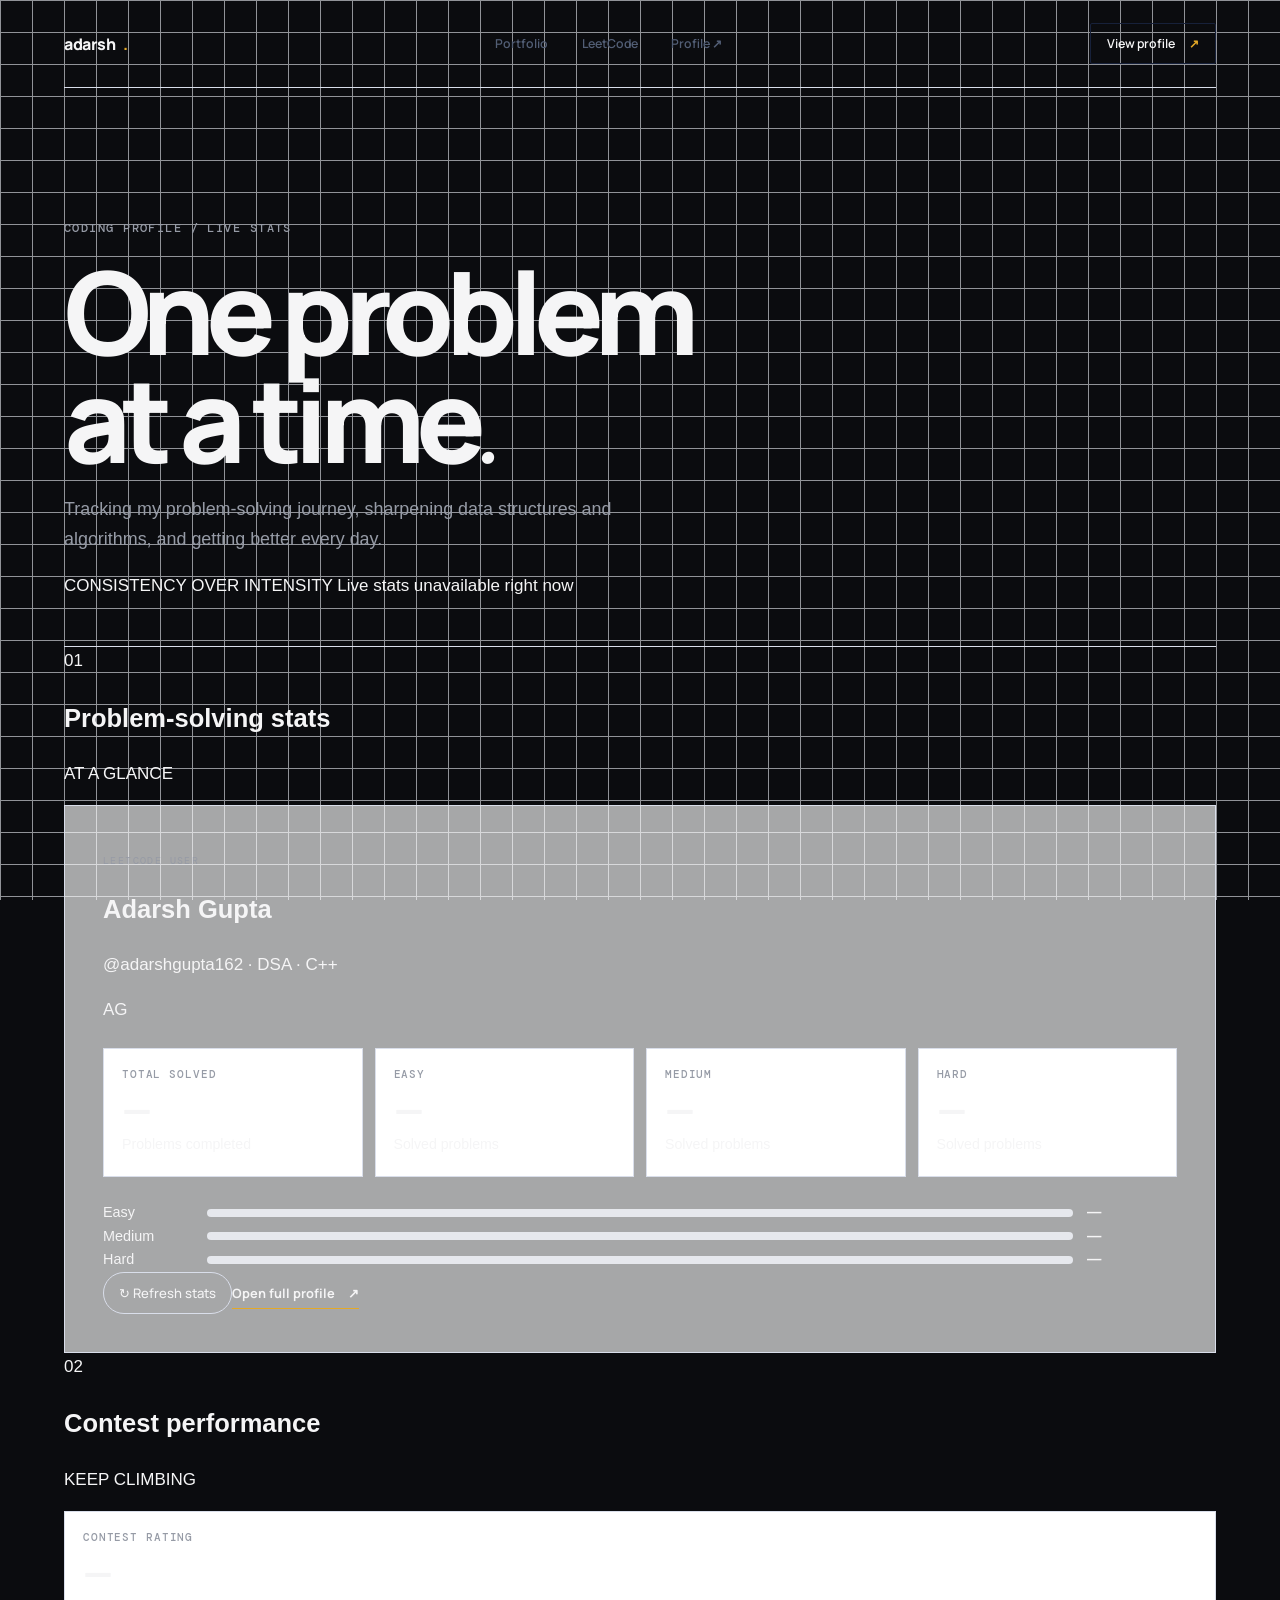
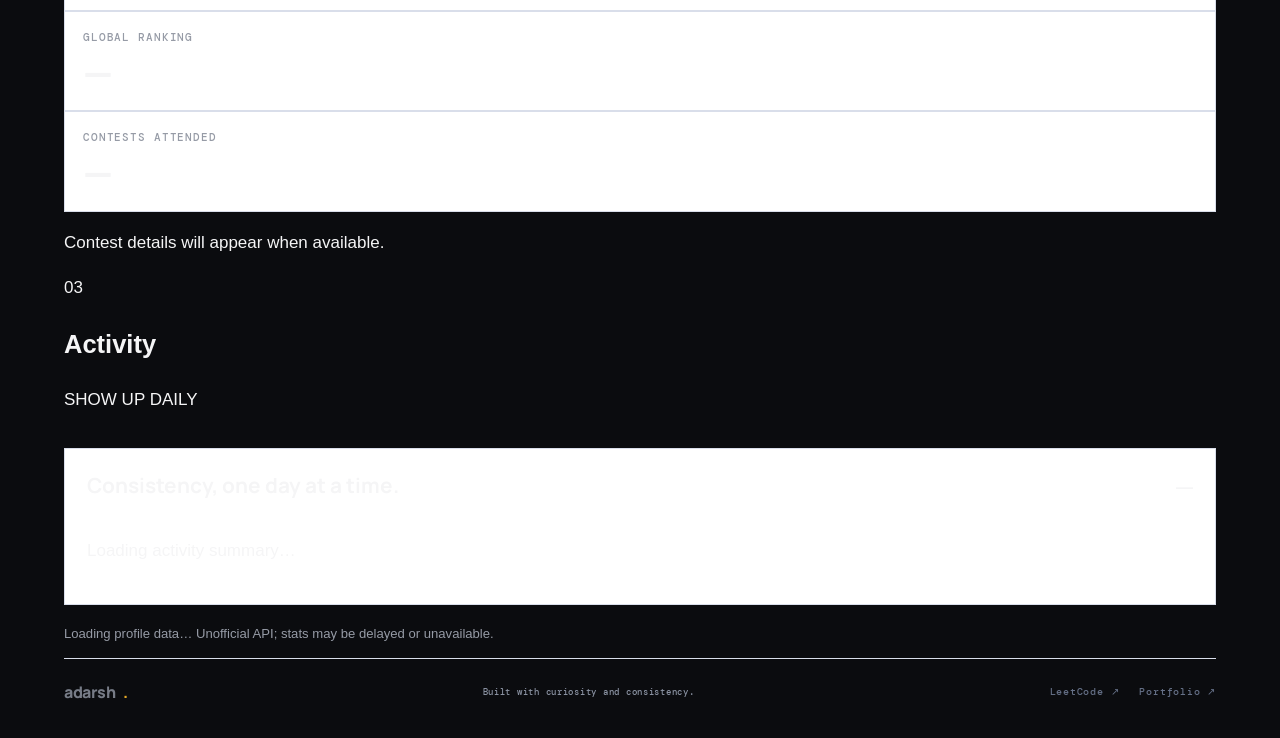
==== commit e86dc7b5: "Update leetcode.html" ====
--- a/leetcode.html
+++ b/leetcode.html
@@ -1,43 +1,99 @@
 <!doctype html>
 <html lang="en">
 <head>
-<meta charset="utf-8"><meta name="viewport" content="width=device-width, initial-scale=1">
-<meta name="description" content="Adarsh Gupta's LeetCode problem-solving stats">
-<title>LeetCode | Adarsh Gupta</title>
-<link rel="preconnect" href="https://fonts.googleapis.com">
-<link href="https://fonts.googleapis.com/css2?family=DM+Mono:wght@400;500&family=Inter:wght@400;500;600;700;800&display=swap" rel="stylesheet">
-<link rel="stylesheet" href="css/leetcode.css"><script src="js/leetcode.js" defer></script>
+  <meta charset="utf-8">
+  <meta name="viewport" content="width=device-width, initial-scale=1">
+  <meta name="description" content="Adarsh Gupta's LeetCode problem-solving stats">
+  <title>LeetCode | Adarsh Gupta</title>
+  <link rel="preconnect" href="https://fonts.googleapis.com">
+  <link rel="preconnect" href="https://fonts.gstatic.com" crossorigin>
+  <link href="https://fonts.googleapis.com/css2?family=DM+Mono:wght@400;500&family=Manrope:wght@400;500;600;700;800&family=Source+Serif+4:opsz,wght@8..60,400;8..60,500;8..60,600&display=swap" rel="stylesheet">
+  <!-- Change this path if your portfolio stylesheet has a different filename. -->
+  <link rel="stylesheet" href="css/style.css">
+  <link rel="stylesheet" href="css/leetcode.css">
+  <script src="js/leetcode.js" defer></script>
 </head>
 <body>
-<div class="glow"></div>
-<header class="topbar">
-<a class="brand" href="index.html"><span class="mark">A</span> adarsh<span class="orange">.</span></a>
-<nav><a href="index.html">Portfolio</a><a class="active" href="leetcode.html">LeetCode</a><a href="https://leetcode.com/u/adarshgupta162/" target="_blank" rel="noreferrer">Profile ↗</a></nav>
-</header>
-<main class="wrap">
-<section class="hero">
-<div class="eyebrow"><i></i> CODING PROFILE <span>/</span> LIVE STATS</div>
-<div class="hero-grid">
-<div><p class="overline">CONSISTENCY OVER INTENSITY</p><h1>One problem<br>at a time<span class="orange">.</span></h1>
-<p class="intro">Tracking my problem-solving journey, sharpening data structures and algorithms, and getting better every day.</p>
-<div class="actions"><a class="primary" href="https://leetcode.com/u/adarshgupta162/" target="_blank" rel="noreferrer">View LeetCode profile ↗</a><button id="refresh-button">↻ Refresh stats</button></div>
-<p class="updated" id="last-updated">Connecting to LeetCode API…</p></div>
-<aside class="profile"><div class="profile-head"><span>LEETCODE USER</span><small><i></i> API</small></div><div class="avatar">AG</div><h2>Adarsh Gupta</h2><p class="muted">@adarshgupta162</p><hr><div class="profile-row"><span>Platform</span><b>LeetCode</b></div><div class="profile-row"><span>Focus</span><b>DSA · C++</b></div><a class="profile-link" href="https://leetcode.com/u/adarshgupta162/" target="_blank" rel="noreferrer">Open full profile ↗</a></aside>
-</div>
-</section>
-<section class="stats">
-<div class="section-head"><div><p class="overline">AT A GLANCE</p><h2>Problem-solving stats</h2></div><span class="section-index">01 / OVERVIEW</span></div>
-<div class="cards">
-<article class="card featured"><div class="card-top">TOTAL SOLVED <span>↗</span></div><div class="number" id="total-solved">—</div><p>Problems completed</p><div class="track"><div id="total-progress"></div></div><div class="card-foot"><span id="solved-caption">Fetching breakdown</span><span id="total-target">/ —</span></div></article>
-<article class="card"><div class="card-top">EASY <i class="easy-dot"></i></div><div class="number" id="easy-solved">—</div><p>Solved problems</p><div class="track"><div class="easy-bar" id="easy-progress"></div></div><div class="card-foot"><span id="easy-total">of —</span><span>Beginner</span></div></article>
-<article class="card"><div class="card-top">MEDIUM <i class="medium-dot"></i></div><div class="number" id="medium-solved">—</div><p>Solved problems</p><div class="track"><div class="medium-bar" id="medium-progress"></div></div><div class="card-foot"><span id="medium-total">of —</span><span>Intermediate</span></div></article>
-<article class="card"><div class="card-top">HARD <i class="hard-dot"></i></div><div class="number" id="hard-solved">—</div><p>Solved problems</p><div class="track"><div class="hard-bar" id="hard-progress"></div></div><div class="card-foot"><span id="hard-total">of —</span><span>Advanced</span></div></article>
-</div></section>
-<section class="bottom-grid">
-<article class="panel"><div class="section-head"><div><p class="overline">CONTEST PERFORMANCE</p><h2>Keep climbing.</h2></div><span class="panel-icon">↗</span></div><div class="contest-grid"><div><label>Contest rating</label><strong id="contest-rating">—</strong></div><div><label>Global ranking</label><strong id="contest-ranking">—</strong></div><div><label>Contests attended</label><strong id="contest-attended">—</strong></div></div><p class="note" id="contest-note">Contest details will appear when available.</p></article>
-<article class="panel"><div class="section-head"><div><p class="overline">ACTIVITY</p><h2>Show up daily.</h2></div><span class="panel-icon">▦</span></div><div class="activity"><strong id="active-days">—</strong><span>activity count returned by API</span></div><p class="note" id="activity-note">Loading activity summary…</p><a class="profile-link" href="https://leetcode.com/u/adarshgupta162/" target="_blank" rel="noreferrer">Explore activity on LeetCode ↗</a></article>
-</section>
-<div class="api-status" aria-live="polite"><i id="api-dot"></i><span id="api-status-text">Loading profile data…</span><small>Unofficial API; stats may be delayed or unavailable.</small></div>
-<footer><a class="brand" href="index.html"><span class="mark">A</span> adarsh<span class="orange">.</span></a><span>Built with curiosity and consistency.</span><a href="https://leetcode.com/u/adarshgupta162/" target="_blank" rel="noreferrer">LeetCode ↗</a></footer>
-</main>
-</body></html>
+  <div class="page-grid" aria-hidden="true"></div>
+  <a class="skip-link" href="#main">Skip to content</a>
+  <div class="site-shell">
+    <header class="site-header">
+      <a class="brand" href="index.html">adarsh<span>.</span></a>
+      <nav class="main-nav" aria-label="Main navigation">
+        <a href="index.html">Portfolio</a>
+        <a href="leetcode.html" aria-current="page" class="leetcode-nav-active">LeetCode</a>
+        <a href="https://leetcode.com/u/adarshgupta162/" target="_blank" rel="noreferrer">Profile ↗</a>
+      </nav>
+      <a class="header-cta" href="https://leetcode.com/u/adarshgupta162/" target="_blank" rel="noreferrer">View profile <span>↗</span></a>
+    </header>
+
+    <main id="main" class="subpage-main">
+      <section class="subpage-hero">
+        <p class="subpage-kicker"><span class="leetcode-status-dot"></span> CODING PROFILE / LIVE STATS</p>
+        <h1>One problem<br>at a time<em>.</em></h1>
+        <p class="subpage-intro">Tracking my problem-solving journey, sharpening data structures and algorithms, and getting better every day.</p>
+        <div class="leetcode-hero-meta">
+          <span>CONSISTENCY OVER INTENSITY</span>
+          <span id="last-updated">Connecting to LeetCode API…</span>
+        </div>
+      </section>
+
+      <section class="leetcode-section" aria-labelledby="overview-title">
+        <div class="leetcode-section-label">
+          <span>01</span><h2 id="overview-title">Problem-solving stats</h2><p>AT A GLANCE</p>
+        </div>
+        <div class="leetcode-section-content">
+          <div class="stats-panel">
+            <div class="leetcode-profile-line">
+              <div><p class="eyebrow">LEETCODE USER</p><h2>Adarsh Gupta</h2><p class="leetcode-handle">@adarshgupta162 · DSA · C++</p></div>
+              <div class="leetcode-avatar" aria-hidden="true">AG</div>
+            </div>
+            <div class="stats-grid">
+              <article class="stat-card stat-card-featured"><span>Total solved</span><strong id="total-solved">—</strong><small id="solved-caption">Problems completed</small></article>
+              <article class="stat-card"><span>Easy</span><strong id="easy-solved">—</strong><small id="easy-total">Solved problems</small></article>
+              <article class="stat-card"><span>Medium</span><strong id="medium-solved">—</strong><small id="medium-total">Solved problems</small></article>
+              <article class="stat-card"><span>Hard</span><strong id="hard-solved">—</strong><small id="hard-total">Solved problems</small></article>
+            </div>
+            <div class="leetcode-difficulty-list" aria-label="Solved problems by difficulty">
+              <div class="difficulty-row"><span>Easy</span><div class="difficulty-track"><div id="easy-progress" class="difficulty-fill easy"></div></div><b id="easy-percent">—</b></div>
+              <div class="difficulty-row"><span>Medium</span><div class="difficulty-track"><div id="medium-progress" class="difficulty-fill medium"></div></div><b id="medium-percent">—</b></div>
+              <div class="difficulty-row"><span>Hard</span><div class="difficulty-track"><div id="hard-progress" class="difficulty-fill hard"></div></div><b id="hard-percent">—</b></div>
+            </div>
+            <div class="leetcode-actions"><button class="outline-button" id="refresh-button" type="button">↻ Refresh stats</button><a class="text-link" href="https://leetcode.com/u/adarshgupta162/" target="_blank" rel="noreferrer">Open full profile <span>↗</span></a></div>
+          </div>
+        </div>
+      </section>
+
+      <section class="leetcode-section" aria-labelledby="contest-title">
+        <div class="leetcode-section-label"><span>02</span><h2 id="contest-title">Contest performance</h2><p>KEEP CLIMBING</p></div>
+        <div class="leetcode-section-content">
+          <div class="leetcode-metric-grid">
+            <article class="stat-card"><span>Contest rating</span><strong id="contest-rating">—</strong></article>
+            <article class="stat-card"><span>Global ranking</span><strong id="contest-ranking">—</strong></article>
+            <article class="stat-card"><span>Contests attended</span><strong id="contest-attended">—</strong></article>
+          </div>
+          <p class="leetcode-note" id="contest-note">Contest details will appear when available.</p>
+        </div>
+      </section>
+
+      <section class="leetcode-section" aria-labelledby="activity-title">
+        <div class="leetcode-section-label"><span>03</span><h2 id="activity-title">Activity</h2><p>SHOW UP DAILY</p></div>
+        <div class="leetcode-section-content">
+          <div class="activity-wrap">
+            <div class="activity-title"><h2>Consistency, one day at a time.</h2><strong id="active-days">—</strong></div>
+            <div id="activity-grid" class="activity-grid" aria-label="LeetCode submission activity calendar"></div>
+            <p class="leetcode-note" id="activity-note">Loading activity summary…</p>
+          </div>
+          <p class="api-disclaimer" id="api-status" aria-live="polite">Loading profile data… Unofficial API; stats may be delayed or unavailable.</p>
+        </div>
+      </section>
+    </main>
+
+    <footer class="site-footer">
+      <a class="brand" href="index.html">adarsh<span>.</span></a>
+      <span>Built with curiosity and consistency.</span>
+      <div><a href="https://leetcode.com/u/adarshgupta162/" target="_blank" rel="noreferrer">LeetCode ↗</a><a href="index.html">Portfolio ↗</a></div>
+    </footer>
+  </div>
+</body>
+</html>
--- a/css/style.css
+++ b/css/style.css
@@ -0,0 +1,105 @@
+*{box-sizing:border-box}
+:root{--paper:#f3f4f7;--white:#fff;--ink:#17213a;--muted:#677087;--line:#d9deea;--blue:#255c65;--gold:#e4a927;--lav:#b9b2f2;--display:"Manrope",sans-serif;--body:"Source Serif 4",Georgia,serif;--mono:"DM Mono",monospace}
+html{scroll-behavior:smooth;scroll-padding-top:90px}
+body{margin:0;background:var(--paper);color:var(--ink);font-family:var(--body);font-size:17px;line-height:1.65;-webkit-font-smoothing:antialiased}
+a{color:inherit;text-underline-offset:4px}
+button{font:inherit}
+a:focus-visible,button:focus-visible{outline:3px solid #7568c9;outline-offset:4px}
+::selection{background:#ded8ff;color:#17213a}
+.page-grid{position:fixed;inset:0;z-index:-1;pointer-events:none;background-image:linear-gradient(#e4e7ee 1px,transparent 1px),linear-gradient(90deg,#e4e7ee 1px,transparent 1px);background-size:32px 32px;opacity:.62}
+.site-shell{max-width:1320px;margin:auto;padding:0 clamp(22px,5vw,68px)}
+.skip-link{position:absolute;left:15px;top:-70px;background:var(--ink);color:white;padding:10px 16px;z-index:20}.skip-link:focus{top:12px}
+.site-header{height:88px;display:flex;align-items:center;justify-content:space-between;gap:28px;border-bottom:1px solid var(--line)}
+.brand{font:800 1.3rem var(--display);letter-spacing:-.1em;text-decoration:none}.brand span,.period{color:var(--gold)}
+.main-nav{display:flex;align-items:center;gap:clamp(15px,2.6vw,34px)}.main-nav a,.header-cta{font:600 .77rem var(--display);text-decoration:none}.main-nav a{color:#525e75;transition:color .2s}.main-nav a:hover{color:var(--blue)}
+.header-cta{padding:11px 16px;border:1px solid var(--ink);border-radius:2px;white-space:nowrap}.header-cta span{margin-left:12px;color:var(--gold)}
+.hero{padding:clamp(75px,10vw,145px) 0 36px}
+.hero-topline,.hero-index,.section-label>p,.project-number,.project-foot,.eyebrow,.section-kicker,.photo-bottom,.contact-top,.site-footer>span,.site-footer>div a,.skills-grid span,.learning-status{font:500 .65rem var(--mono);letter-spacing:.08em}
+.hero-topline{display:flex;align-items:center;gap:10px;color:#53647b}.status-dot{width:8px;height:8px;border-radius:50%;background:#3e8b75;box-shadow:0 0 0 4px #d8e9e2}
+.hero h1{font:800 clamp(4.3rem,11vw,9.6rem)/.94 var(--display);letter-spacing:-.095em;margin:30px 0 35px;max-width:1050px}.serif-word{font:500 1.03em/1 var(--body);font-style:italic;letter-spacing:-.08em;color:var(--blue)}
+.hero-bottom{display:grid;grid-template-columns:1.1fr .7fr;gap:10%;align-items:end;max-width:980px}.hero-lede{font:500 clamp(1.45rem,2.6vw,2.15rem)/1.32 var(--display);letter-spacing:-.045em;max-width:630px;margin:0}.hero-side{color:var(--muted);font-size:1rem}.hero-side p{margin:0 0 18px;max-width:350px}.text-link{font:700 .8rem var(--display);text-decoration:none;border-bottom:1px solid var(--gold);padding-bottom:6px}.text-link span{padding-left:10px}
+.hero-index{display:flex;justify-content:space-between;gap:20px;color:#7b8496;border-top:1px solid var(--line);margin-top:70px;padding-top:15px}
+.section{display:grid;grid-template-columns:190px minmax(0,1fr);gap:clamp(28px,5vw,75px);padding:clamp(65px,9vw,115px) 0;border-top:1px solid var(--ink)}
+.section-label{position:relative}.section-label>span,.section-kicker>span{font:500 .7rem var(--mono);color:var(--blue)}.section-label h2{font:700 1.1rem/1.3 var(--display);letter-spacing:-.04em;margin:12px 0}.section-label>p{color:#8b92a2;font-size:.58rem}
+.project-card{background:var(--white);border:1px solid var(--line);padding:22px clamp(20px,3vw,38px) 0;margin-bottom:22px;box-shadow:0 10px 35px rgba(29,43,71,.035)}.project-number{color:#8b92a2}.project-main{display:grid;grid-template-columns:minmax(0,.9fr) minmax(0,1.1fr);gap:clamp(22px,4vw,55px);align-items:center;padding:25px 0 35px}.eyebrow{color:var(--blue);font-size:.61rem}.project-copy h3{font:800 clamp(2.5rem,5vw,4.4rem)/1 var(--display);letter-spacing:-.08em;margin:12px 0 18px}.project-mark{font:400 .35em var(--display);vertical-align:top;color:var(--gold);margin-left:10px}.project-description{font-size:1.05rem;color:#5f687d;max-width:450px;margin:0 0 22px}.tag-list{display:flex;gap:7px;flex-wrap:wrap;margin-bottom:25px}.tag-list span{font:500 .63rem var(--mono);padding:6px 9px;border:1px solid var(--line);color:#4e5a70}.project-link{font:700 .77rem var(--display);text-decoration:none;border-bottom:1px solid var(--gold);padding-bottom:5px}.project-link span{color:var(--gold);margin-left:10px}.project-note{font-size:.9rem;color:var(--muted);max-width:400px}
+.project-visual{min-height:340px;display:flex;align-items:center;justify-content:center;position:relative;overflow:hidden;padding:30px}.phy-visual{background:#e7edf2}.phy-visual:before,.phy-visual:after{content:"";position:absolute;border:1px solid #c4d0dc;border-radius:50%;width:360px;height:360px}.phy-visual:after{width:250px;height:250px}.mock-window{position:relative;z-index:1;width:100%;max-width:440px;background:#fff;border:1px solid #cbd4df;box-shadow:0 20px 45px #31415b20;transform:rotate(-2deg)}.mock-top{height:37px;border-bottom:1px solid #e2e6ed;display:flex;align-items:center;gap:5px;padding:0 12px}.mock-top>span{width:6px;height:6px;border-radius:50%;background:#c8d0dc}.mock-top b{font:600 .58rem var(--mono);margin-left:9px;color:#657187}.mock-body{display:grid;grid-template-columns:38px 1fr;min-height:205px}.mock-body aside{background:#172743;padding:18px 13px;display:flex;flex-direction:column;gap:17px}.mock-body aside i{height:12px;width:12px;border:1px solid #8497b3;border-radius:3px}.mock-content{padding:23px 20px}.mock-label{font:500 .55rem var(--mono);color:#65758b}.mock-line{height:8px;border-radius:5px;background:#dce3eb;margin-top:16px}.mock-line.long{width:88%}.mock-line.medium{width:62%;margin-top:9px}.mock-options{display:flex;gap:8px;margin-top:22px}.mock-options span{width:25px;height:25px;display:grid;place-items:center;border:1px solid #cbd5e1;border-radius:50%;font:500 .6rem var(--mono)}.mock-options span:nth-child(2){background:#d9eee5;border-color:#79b59b}.mock-footer{display:flex;align-items:center;justify-content:space-between;gap:8px;margin-top:24px;font:500 .5rem var(--mono);color:#6c788c}.mock-button{background:#172743;color:#fff;padding:8px}.visual-caption{position:absolute;bottom:13px;right:17px;font:500 .57rem var(--mono);color:#647086}
+.shree-visual{background:#e8e9e2}.shree-visual:before{content:"";position:absolute;width:360px;height:360px;border-radius:50%;border:1px solid #cbd0c3}.dashboard{z-index:1;position:relative;width:100%;max-width:450px;background:#fcfcf8;border:1px solid #d6d8ce;padding:18px;box-shadow:0 18px 45px #3e49331c;transform:rotate(1.5deg)}.dash-top{display:flex;justify-content:space-between;gap:10px;border-bottom:1px solid #e5e6df;padding-bottom:14px;font:500 .53rem var(--mono);color:#6d7568}.dash-top span{color:#3c8169}.dash-top i,.dash-row i{display:inline-block;width:6px;height:6px;background:#50a27e;border-radius:50%;margin-left:4px}.dash-stats{display:grid;grid-template-columns:1fr 1fr;gap:12px;padding:20px 0}.dash-stats>div{background:#f1f2ec;padding:13px}.dash-stats small,.dash-stats span{display:block;font:500 .5rem var(--mono);color:#788071}.dash-stats strong{display:block;font:700 1.7rem var(--display);letter-spacing:-.07em;margin:4px 0}.dash-chart{border:1px solid #e2e4db;padding:13px}.chart-head{display:flex;justify-content:space-between;font:500 .57rem var(--mono);color:#687161}.chart-head span{font-size:.5rem}.chart-bars{height:75px;display:flex;align-items:end;gap:8px;padding-top:10px}.chart-bars i{flex:1;background:#789f8c;min-height:10px}.chart-bars i:nth-child(2n){background:#c4d5c7}.dash-row{display:flex;justify-content:space-between;gap:8px;font:500 .49rem var(--mono);color:#697364;margin-top:13px}
+.project-foot{display:flex;justify-content:space-between;gap:15px;border-top:1px solid var(--line);padding:13px 0;color:#8b92a2;font-size:.57rem}
+.photo-section{border-top:1px solid var(--ink);padding:clamp(65px,9vw,110px) 0 55px;overflow:hidden}.photo-heading{display:flex;justify-content:space-between;align-items:end;gap:25px}.section-kicker{color:#8b92a2}.section-kicker span{margin-right:13px}.photo-heading h2{font:800 clamp(3.1rem,7vw,6.4rem)/1 var(--display);letter-spacing:-.09em;margin:20px 0 0}.photo-heading>p{font-size:1rem;color:var(--muted);margin:0 0 5px}.photo-filters{display:flex;flex-wrap:wrap;gap:8px;margin:35px 0 22px}.photo-filter{border:1px solid #c7ccda;background:transparent;color:#4f5a71;border-radius:30px;padding:8px 15px;font:600 .68rem var(--display);cursor:pointer;transition:all .2s}.photo-filter:hover{border-color:var(--ink)}.photo-filter.is-active{background:var(--ink);border-color:var(--ink);color:#fff}
+.photo-carousel{margin-inline:calc(clamp(22px,5vw,68px)*-1);padding:0 0 15px}.photo-track{height:clamp(300px,40vw,480px);max-width:1100px;margin:auto;position:relative}.photo-slide{position:absolute;top:50%;left:50%;height:76%;width:27%;padding:0;border:0;border-radius:4px;overflow:hidden;background:#ddd;cursor:pointer;box-shadow:0 20px 42px #17213a25;transition:transform .5s cubic-bezier(.2,.8,.2,1),opacity .35s,width .35s,height .35s}.photo-slide img{display:block;width:100%;height:100%;object-fit:cover;transition:transform .6s}.photo-slide:hover img{transform:scale(1.04)}.photo-slide:after{content:"";position:absolute;inset:45% 0 0;background:linear-gradient(transparent,#101a2a9c)}.photo-label{position:absolute;bottom:14px;left:14px;color:white;font:500 .57rem var(--mono);letter-spacing:.09em;z-index:1;opacity:0}.slide-center{z-index:5;width:30%;height:100%;transform:translate(-50%,-50%)}.slide-center .photo-label,.slide-left .photo-label,.slide-right .photo-label{opacity:1}.slide-left{z-index:4;width:27%;height:80%;transform:translate(-122%,-50%)}.slide-right{z-index:4;width:27%;height:80%;transform:translate(22%,-50%)}.slide-far-left{z-index:2;width:23%;height:60%;opacity:.85;transform:translate(-195%,-50%)}.slide-far-right{z-index:2;width:23%;height:60%;opacity:.85;transform:translate(95%,-50%)}
+.photo-caption{display:flex;align-items:center;justify-content:center;gap:16px;margin:5px auto 0;padding:0 20px}.photo-caption p{font-size:.83rem;color:#6d7588;text-align:center;margin:0}.caption-rule{width:40px;height:1px;background:#cbd1dd}.photo-controls{display:flex;justify-content:center;align-items:center;gap:15px;margin-top:22px}.photo-controls button{height:40px;width:40px;border:1px solid #aeb7c7;border-radius:50%;background:transparent;color:var(--ink);font-size:1.1rem;cursor:pointer;transition:all .2s}.photo-controls button:hover{background:var(--ink);color:#fff}.photo-controls>span{font:500 .65rem var(--mono);color:#657087;min-width:48px;text-align:center}.photo-controls i{font-style:normal;color:#b3bac8;margin:0 4px}.photo-bottom{display:flex;justify-content:space-between;align-items:center;gap:20px;margin-top:35px;padding-top:16px;border-top:1px solid var(--line);color:#7b8496;font-size:.61rem}.photo-bottom p{margin:0}.archive-toggle{border:0;background:transparent;color:var(--ink);font:700 .72rem var(--display);cursor:pointer}.archive-toggle span{color:var(--gold);margin-left:8px}.photo-archive{padding-top:28px}.archive-grid{display:grid;grid-template-columns:repeat(5,minmax(0,1fr));gap:12px}.archive-item{border:1px solid var(--line);background:#fff;padding:0;text-align:left;cursor:pointer}.archive-item img{width:100%;aspect-ratio:4/5;object-fit:cover;display:block}.archive-item span{display:block;padding:10px;font:500 .57rem var(--mono);color:#59657a}
+.about-content .about-lede{font:600 clamp(1.8rem,3.5vw,3rem)/1.22 var(--display);letter-spacing:-.06em;max-width:780px;margin:0 0 30px}.about-columns{display:grid;grid-template-columns:1fr 1fr;gap:35px;max-width:800px;color:#5e687d}.about-columns p{margin:0}.skills-grid{display:grid;grid-template-columns:1fr 1fr;gap:0 30px;border-top:1px solid var(--line);margin-top:40px}.skills-grid>div{padding:17px 0;border-bottom:1px solid var(--line)}.skills-grid span{font-size:.58rem;color:#7f899a}.skills-grid p{font:500 .85rem var(--display);margin:7px 0 0}
+.learning-list article{display:grid;grid-template-columns:38px 1fr auto;gap:15px;align-items:start;padding:20px 0;border-bottom:1px solid var(--line)}.learning-list article:first-child{padding-top:0}.learning-number{font:500 .7rem var(--mono);color:var(--blue);padding-top:4px}.learning-list h3,.campus-list h3{font:700 1.05rem var(--display);margin:0 0 6px}.learning-list p,.campus-list p{font-size:.9rem;color:var(--muted);margin:0;max-width:580px}.learning-status{font-size:.54rem;color:#8b92a2;padding-top:6px;white-space:nowrap}
+.campus-list article{display:grid;grid-template-columns:.8fr 1.2fr;gap:25px;padding:20px 0;border-bottom:1px solid var(--line)}.campus-list article:first-child{padding-top:0}.campus-list article>div>span{font-size:.75rem;color:#7d879a}.campus-list p a{color:var(--blue);font-weight:600}
+.contact-section{padding:clamp(50px,8vw,95px) 0;border-top:1px solid var(--ink)}.contact-top{display:flex;justify-content:space-between;gap:20px;color:#778196}.contact-section h2{font:800 clamp(3.3rem,8.5vw,7.7rem)/.98 var(--display);letter-spacing:-.09em;margin:35px 0 45px}.contact-section h2 .serif-word{font-size:1.1em;color:var(--blue)}.contact-bottom{display:flex;align-items:end;justify-content:space-between;gap:30px}.contact-bottom p{max-width:370px;color:var(--muted);margin:0}.contact-bottom>a{font:700 clamp(.9rem,2vw,1.35rem) var(--display);text-decoration-color:var(--gold);text-decoration-thickness:2px;overflow-wrap:anywhere}.contact-bottom>a span{color:var(--gold);margin-left:8px}
+.site-footer{border-top:1px solid var(--line);padding:22px 0 35px;display:flex;justify-content:space-between;align-items:center;gap:20px}.site-footer>span{color:#8a92a2;font-size:.57rem}.site-footer>div{display:flex;gap:20px}.site-footer>div a{font-size:.61rem;color:#657087;text-decoration:none}
+.photo-lightbox{border:0;background:#11182a;color:white;width:min(1000px,94vw);max-width:none;padding:24px;border-radius:5px;overflow:visible}.photo-lightbox::backdrop{background:#10182ad9;backdrop-filter:blur(8px)}.photo-lightbox figure{margin:0;text-align:center}.photo-lightbox figure img{display:block;max-width:100%;max-height:75vh;object-fit:contain;margin:auto}.photo-lightbox figcaption{font:500 .68rem var(--mono);color:#d1d7e4;margin-top:13px}.lightbox-close{position:absolute;right:7px;top:7px;border:0;background:white;color:#17213a;width:35px;height:35px;border-radius:50%;font-size:1.4rem;cursor:pointer}.lightbox-arrow{position:absolute;top:50%;border:1px solid #7b8495;background:#1b2539;color:white;border-radius:50%;width:40px;height:40px;cursor:pointer}.lightbox-arrow#lightbox-prev{left:-17px}.lightbox-arrow#lightbox-next{right:-17px}
+[hidden]{display:none!important}
+@media(max-width:900px){.main-nav{gap:14px}.main-nav a{font-size:.69rem}.section{grid-template-columns:145px minmax(0,1fr)}.project-main{grid-template-columns:1fr}.project-visual{min-height:300px}.archive-grid{grid-template-columns:repeat(3,minmax(0,1fr))}.photo-track{height:340px}}
+@media(max-width:650px){.site-shell{padding:0 20px}.site-header{height:auto;min-height:75px;flex-wrap:wrap;padding:16px 0;gap:13px}.main-nav{order:3;width:100%;overflow-x:auto;padding:3px 0 7px;gap:22px}.main-nav a{white-space:nowrap}.header-cta{margin-left:auto}.hero{padding-top:70px}.hero h1{font-size:clamp(4rem,15vw,6.7rem)}.hero-bottom{grid-template-columns:1fr;gap:20px}.hero-index{margin-top:45px;font-size:.55rem}.hero-index span:last-child{text-align:right}.section{grid-template-columns:1fr;gap:25px;padding:65px 0}.section-label h2{display:inline;margin-left:12px}.section-label>p{display:inline;margin-left:12px}.project-main{padding-top:18px}.project-visual{min-height:260px;padding:20px}.mock-content{padding:15px}.mock-footer{margin-top:14px}.photo-heading{align-items:start;flex-direction:column;gap:12px}.photo-heading h2{font-size:clamp(3.2rem,14vw,5rem)}.photo-heading>p br{display:none}.photo-carousel{margin-inline:-20px}.photo-track{height:270px}.slide-center{width:42%}.slide-left{width:35%;transform:translate(-112%,-50%)}.slide-right{width:35%;transform:translate(12%,-50%)}.slide-far-left{width:28%;transform:translate(-170%,-50%)}.slide-far-right{width:28%;transform:translate(70%,-50%)}.photo-label{font-size:.46rem;left:8px;bottom:9px}.photo-caption{gap:8px}.caption-rule{width:20px}.photo-caption p{font-size:.72rem}.photo-bottom{align-items:flex-start;flex-direction:column;gap:12px}.archive-grid{grid-template-columns:repeat(2,minmax(0,1fr))}.about-columns{grid-template-columns:1fr;gap:15px}.learning-list article{grid-template-columns:28px 1fr}.learning-status{grid-column:2;padding-top:0}.campus-list article{grid-template-columns:1fr;gap:9px}.contact-top{font-size:.55rem}.contact-section h2{font-size:clamp(3.3rem,14vw,5.7rem)}.contact-bottom{align-items:start;flex-direction:column}.site-footer{flex-wrap:wrap}.site-footer>div{width:100%;justify-content:space-between;gap:10px}.site-footer>span{order:3}}
+@media(prefers-reduced-motion:reduce){*,*::before,*::after{scroll-behavior:auto!important;transition:none!important}}
+
+
+/* Separate destination cards on the home page */
+.destination-grid{display:grid;grid-template-columns:repeat(2,minmax(0,1fr));gap:18px}
+.destination-card{display:flex;flex-direction:column;min-height:265px;padding:clamp(22px,3vw,34px);border:1px solid var(--line, #d4d9e2);background:rgba(255,255,255,.58);color:inherit;text-decoration:none;transition:transform .25s ease,border-color .25s ease,background .25s ease}
+.destination-card:hover{transform:translateY(-4px);border-color:var(--ink, #12162f);background:#fff}
+.destination-index,.destination-link{font:500 .72rem/1.4 'DM Mono',monospace;letter-spacing:.08em;text-transform:uppercase}
+.destination-title{display:flex;justify-content:space-between;gap:12px;margin:28px 0 12px;font:700 clamp(1.6rem,3vw,2.5rem)/1.05 Manrope,sans-serif;letter-spacing:-.055em}
+.destination-title b{font-weight:500}
+.destination-description{max-width:42ch;color:var(--muted, #62697b);font-size:1rem;line-height:1.65}
+.destination-link{margin-top:auto;padding-top:25px;letter-spacing:.02em;text-transform:none}
+.subpage-main{min-height:70vh}
+.subpage-hero{padding:clamp(58px,10vw,120px) 0 46px;border-bottom:1px solid var(--line, #d4d9e2)}
+.subpage-kicker{font:500 .75rem/1.4 'DM Mono',monospace;letter-spacing:.12em;text-transform:uppercase;color:var(--muted, #62697b)}
+.subpage-hero h1{margin:20px 0 18px;font:800 clamp(3.2rem,9vw,7.5rem)/.94 Manrope,sans-serif;letter-spacing:-.075em}
+.subpage-hero h1 em{font-family:'Source Serif 4',serif;font-weight:400}
+.subpage-intro{max-width:62ch;color:var(--muted, #62697b);font-size:1.12rem}
+.subpage-toolbar{display:flex;flex-wrap:wrap;gap:10px;align-items:center;justify-content:space-between;padding:24px 0}
+.subpage-nav{display:flex;flex-wrap:wrap;gap:18px;font-size:.9rem}
+.subpage-nav a{color:inherit;text-decoration:none}
+.subpage-nav a:hover{text-decoration:underline;text-underline-offset:4px}
+.gallery-page{padding-bottom:90px}
+.gallery-filters{display:flex;flex-wrap:wrap;gap:8px;margin:12px 0 28px}
+.gallery-filters button,.outline-button{border:1px solid var(--line, #d4d9e2);background:transparent;color:inherit;border-radius:999px;padding:9px 15px;font:500 .82rem Manrope,sans-serif;cursor:pointer}
+.gallery-filters button.is-active,.gallery-filters button:hover,.outline-button:hover{background:var(--ink, #12162f);color:#fff;border-color:var(--ink, #12162f)}
+.gallery-grid{display:grid;grid-template-columns:repeat(3,minmax(0,1fr));gap:16px}
+.gallery-item{position:relative;overflow:hidden;border:0;padding:0;background:#e7e8ed;cursor:pointer;aspect-ratio:4/5;text-align:left}
+.gallery-item:nth-child(3n+2){aspect-ratio:4/5}
+.gallery-item img{display:block;width:100%;height:100%;object-fit:cover;transition:transform .5s ease,filter .5s ease}
+.gallery-item:hover img{transform:scale(1.045);filter:saturate(1.08)}
+.gallery-item span{position:absolute;inset:auto 0 0;padding:42px 16px 15px;color:white;background:linear-gradient(transparent,rgba(5,8,25,.75));font:500 .75rem 'DM Mono',monospace;letter-spacing:.06em;text-transform:uppercase}
+.gallery-item[hidden]{display:none}
+.gallery-note{margin-top:18px;color:var(--muted, #62697b);font-size:.88rem}
+.gallery-lightbox{width:min(1000px,94vw);max-width:none;max-height:92vh;padding:0;border:0;background:#0c1021;color:#fff}
+.gallery-lightbox::backdrop{background:rgba(5,7,18,.86);backdrop-filter:blur(8px)}
+.gallery-lightbox figure{margin:0;display:grid;place-items:center;min-height:240px}
+.gallery-lightbox img{display:block;max-width:100%;max-height:78vh;object-fit:contain}
+.gallery-lightbox figcaption{padding:14px 20px 20px;font:500 .8rem 'DM Mono',monospace}
+.gallery-lightbox .lightbox-close{position:absolute;top:10px;right:12px;z-index:2;width:40px;height:40px;border:1px solid #ffffff70;border-radius:50%;background:#111827;color:white;font-size:1.5rem;cursor:pointer}
+.stats-panel{padding:clamp(20px,4vw,38px);border:1px solid var(--line, #d4d9e2);background:rgba(255,255,255,.64)}
+.stats-form{display:flex;flex-wrap:wrap;gap:10px;margin:20px 0 10px}
+.stats-form input{flex:1 1 240px;min-width:0;padding:13px 15px;border:1px solid var(--line, #d4d9e2);border-radius:3px;background:#fff;color:#11152a;font:500 .95rem Manrope,sans-serif}
+.stats-form button{padding:13px 20px;border:1px solid var(--ink, #12162f);background:var(--ink, #12162f);color:#fff;font:600 .9rem Manrope,sans-serif;cursor:pointer}
+.stats-form button:disabled{opacity:.6;cursor:wait}
+.stats-message{min-height:1.5em;color:var(--muted, #62697b);font-size:.9rem}
+.stats-grid{display:grid;grid-template-columns:repeat(4,minmax(0,1fr));gap:12px;margin:24px 0}
+.stat-card{padding:18px;border:1px solid var(--line, #d4d9e2);background:#fff}
+.stat-card span{display:block;color:var(--muted, #62697b);font:500 .68rem 'DM Mono',monospace;letter-spacing:.08em;text-transform:uppercase}
+.stat-card strong{display:block;margin-top:10px;font:800 clamp(1.5rem,3vw,2.5rem)/1 Manrope,sans-serif;letter-spacing:-.06em}
+.difficulty-list{display:grid;gap:15px;margin:26px 0}
+.difficulty-row{display:grid;grid-template-columns:90px 1fr 90px;gap:14px;align-items:center;font-size:.9rem}
+.difficulty-track{height:8px;overflow:hidden;background:#e6e8ed;border-radius:99px}
+.difficulty-fill{height:100%;width:0;border-radius:99px;transition:width .6s ease}
+.difficulty-fill.easy{background:#16865c}.difficulty-fill.medium{background:#d99a17}.difficulty-fill.hard{background:#dc4e5a}
+.activity-wrap{margin-top:34px;padding:22px;border:1px solid var(--line, #d4d9e2);background:#fff}
+.activity-title{display:flex;justify-content:space-between;gap:15px;align-items:baseline;flex-wrap:wrap}
+.activity-title h2{margin:0;font:700 1.3rem Manrope,sans-serif}
+.activity-grid{display:grid;grid-template-columns:repeat(26,minmax(0,1fr));gap:4px;margin-top:18px}
+.activity-cell{aspect-ratio:1;border-radius:2px;background:#edf0f3;min-width:0}
+.activity-cell[data-level="1"]{background:#b8e5cf}.activity-cell[data-level="2"]{background:#6ec69a}.activity-cell[data-level="3"]{background:#2a9d68}.activity-cell[data-level="4"]{background:#126b46}
+.api-disclaimer{margin-top:18px;color:var(--muted, #62697b);font-size:.82rem;line-height:1.6}
+.stats-empty{padding:30px 15px;text-align:center;color:var(--muted, #62697b);border:1px dashed var(--line, #d4d9e2)}
+@media(max-width:760px){.destination-grid{grid-template-columns:1fr}.gallery-grid{grid-template-columns:repeat(2,minmax(0,1fr));gap:10px}.stats-grid{grid-template-columns:repeat(2,minmax(0,1fr))}.activity-grid{grid-template-columns:repeat(18,minmax(0,1fr))}.difficulty-row{grid-template-columns:72px 1fr 65px;gap:8px}}
+@media(max-width:440px){.gallery-grid{grid-template-columns:1fr 1fr}.gallery-item{aspect-ratio:3/4}.activity-grid{grid-template-columns:repeat(13,minmax(0,1fr))}.activity-wrap{padding:14px}}
+@media(prefers-reduced-motion:reduce){.destination-card,.gallery-item img{transition:none}}
--- a/css/leetcode.css
+++ b/css/leetcode.css
@@ -0,0 +1,9 @@
+*{box-sizing:border-box} :root{color-scheme:dark;--bg:#0b0c0f;--panel:#14161b;--border:#292c33;--text:#f5f5f6;--muted:#969ba6;--orange:#ffa116;--green:#39c98a;--red:#ff646d}
+body{margin:0;background:var(--bg);color:var(--text);font-family:Inter,Arial,sans-serif;min-height:100vh;overflow-x:hidden}a{color:inherit;text-decoration:none}button{font:inherit}.glow{position:fixed;z-index:-1;right:-170px;top:50px;width:420px;height:420px;border-radius:50%;background:#ffa116;filter:blur(120px);opacity:.12}
+.topbar{height:76px;max-width:1180px;padding:0 28px;margin:auto;display:flex;align-items:center;justify-content:space-between;border-bottom:1px solid #ffffff12}.brand{display:flex;align-items:center;gap:8px;font-size:16px;font-weight:800;letter-spacing:-.5px}.mark{display:grid;place-items:center;width:30px;height:30px;border-radius:9px;background:var(--orange);color:#201606}.orange{color:var(--orange)}nav{display:flex;gap:25px;color:var(--muted);font-size:12px}nav a:hover,nav .active{color:white}
+.wrap{max-width:1124px;padding:0 28px;margin:auto}.hero{padding:72px 0 62px}.eyebrow,.overline,.profile-head,.card-top,.section-index{font:10px "DM Mono",monospace;letter-spacing:1.4px;color:var(--muted)}.eyebrow{display:flex;align-items:center;gap:10px}.eyebrow i,.profile-head i{width:7px;height:7px;background:var(--green);border-radius:50%;display:inline-block}.eyebrow span{color:#555a64}.hero-grid{display:grid;grid-template-columns:minmax(0,1fr) 300px;gap:65px;align-items:center;margin-top:32px}.overline{color:var(--orange);margin:0 0 13px}h1{font-size:clamp(48px,7vw,80px);line-height:.99;letter-spacing:-4.8px;margin:0;font-weight:800}.intro{max-width:480px;color:#a9adb7;font-size:14px;line-height:1.85;margin:24px 0}.actions{display:flex;gap:10px;flex-wrap:wrap}.primary,button{min-height:42px;padding:0 15px;border-radius:9px;display:inline-flex;align-items:center;justify-content:center;font-size:11px;font-weight:700;cursor:pointer}.primary{background:var(--orange);color:#1c1509}button{border:1px solid #383b43;background:transparent;color:white}.updated{font-size:10px;color:#747a85;margin-top:18px}.profile,.card,.panel{border:1px solid var(--border);border-radius:15px;background:linear-gradient(145deg,#191c22,#111318)}.profile{padding:22px}.profile-head{display:flex;justify-content:space-between;align-items:center;font-size:9px}.profile-head small{display:flex;align-items:center;gap:6px;border:1px solid #343740;padding:6px 8px;border-radius:20px;letter-spacing:0}.profile-head i{width:5px;height:5px}.avatar{width:60px;height:60px;border-radius:16px;background:linear-gradient(140deg,#ffd17a,#ff9416);display:grid;place-items:center;color:#2a1a06;font-weight:800;font-size:20px;margin-top:24px}.profile h2{font-size:18px;margin:15px 0 5px}.muted{font:11px "DM Mono",monospace;color:var(--muted);margin:0}.profile hr{border:0;border-top:1px solid var(--border);margin:20px 0 10px}.profile-row{display:flex;justify-content:space-between;padding:9px 0;color:var(--muted);font-size:11px}.profile-row b{color:#eee;font-weight:600}.profile-link{display:inline-block;color:var(--orange);font-size:11px;font-weight:700;margin-top:17px}
+.stats{padding:0 0 46px}.section-head{display:flex;justify-content:space-between;align-items:end;gap:16px;margin-bottom:20px}.section-head .overline{margin-bottom:8px}.section-head h2{font-size:24px;letter-spacing:-.9px;margin:0}.section-index{font-size:9px}.cards{display:grid;grid-template-columns:1.25fr 1fr 1fr 1fr;gap:12px}.card{padding:19px;min-width:0}.featured{border-color:#59401f;background:linear-gradient(145deg,#211a11,#151515)}.card-top{display:flex;justify-content:space-between;align-items:center;font-size:9px}.card-top span{font-size:16px;color:var(--orange)}.number{font-size:34px;letter-spacing:-1.7px;font-weight:800;margin-top:22px;line-height:1}.card p{font-size:10px;color:var(--muted);margin:9px 0 0}.track{height:5px;background:#30323a;border-radius:9px;overflow:hidden;margin-top:22px}.track div{height:100%;width:0;background:var(--orange);border-radius:9px;transition:width .6s}.track .easy-bar{background:var(--green)}.track .medium-bar{background:var(--orange)}.track .hard-bar{background:var(--red)}.card-top i{height:7px;width:7px;border-radius:50%}.easy-dot{background:var(--green)}.medium-dot{background:var(--orange)}.hard-dot{background:var(--red)}.card-foot{display:flex;justify-content:space-between;gap:6px;color:var(--muted);font-size:9px;margin-top:9px}
+.bottom-grid{display:grid;grid-template-columns:1fr 1fr;gap:13px;margin-bottom:25px}.panel{padding:22px}.panel .section-head{align-items:start;margin-bottom:27px}.panel-icon{display:grid;place-items:center;width:30px;height:30px;border:1px solid #343740;border-radius:9px;color:var(--orange)}.contest-grid{display:grid;grid-template-columns:repeat(3,minmax(0,1fr));gap:10px}.contest-grid div{display:flex;flex-direction:column;gap:10px}.contest-grid label{font-size:10px;line-height:1.5;color:var(--muted)}.contest-grid strong{font-size:22px;letter-spacing:-1px}.note{font-size:10px;line-height:1.7;color:#858a95;margin:20px 0 0}.activity{display:flex;align-items:baseline;gap:10px}.activity strong{font-size:30px}.activity span{font-size:10px;color:var(--muted)}.api-status{display:flex;align-items:center;gap:9px;flex-wrap:wrap;padding:16px 0;border-top:1px solid var(--border);border-bottom:1px solid var(--border);font-size:10px;color:#a5a9b2}.api-status>i{width:7px;height:7px;border-radius:50%;background:var(--green)}.api-status.error>i{background:var(--red)}.api-status small{margin-left:auto;color:#6f7480;font-size:9px}footer{display:flex;justify-content:space-between;align-items:center;gap:15px;padding:24px 0 30px;color:#777c87;font-size:10px}footer .mark{width:25px;height:25px;font-size:13px}footer>a:last-child{color:#c2c5cc}
+@media(max-width:850px){.hero-grid{grid-template-columns:1fr 270px;gap:25px}.cards{grid-template-columns:repeat(2,minmax(0,1fr))}.featured{grid-column:span 2}}
+@media(max-width:620px){.topbar{height:66px;padding:0 17px}nav{gap:13px;font-size:10px}nav a:first-child{display:none}.wrap{padding:0 17px}.hero{padding:50px 0 43px}.hero-grid{grid-template-columns:1fr;gap:28px;margin-top:27px}h1{font-size:58px;letter-spacing:-3.5px}.intro{font-size:13px}.section-head h2{font-size:21px}.section-index{display:none}.cards{gap:9px}.card{padding:14px}.number{font-size:30px}.bottom-grid{grid-template-columns:1fr}.panel{padding:18px}.contest-grid strong{font-size:19px}.api-status small{width:100%;margin-left:16px}footer{flex-wrap:wrap}footer>span{order:3;width:100%}}
+@media(prefers-reduced-motion:reduce){*{scroll-behavior:auto!important;transition:none!important}}
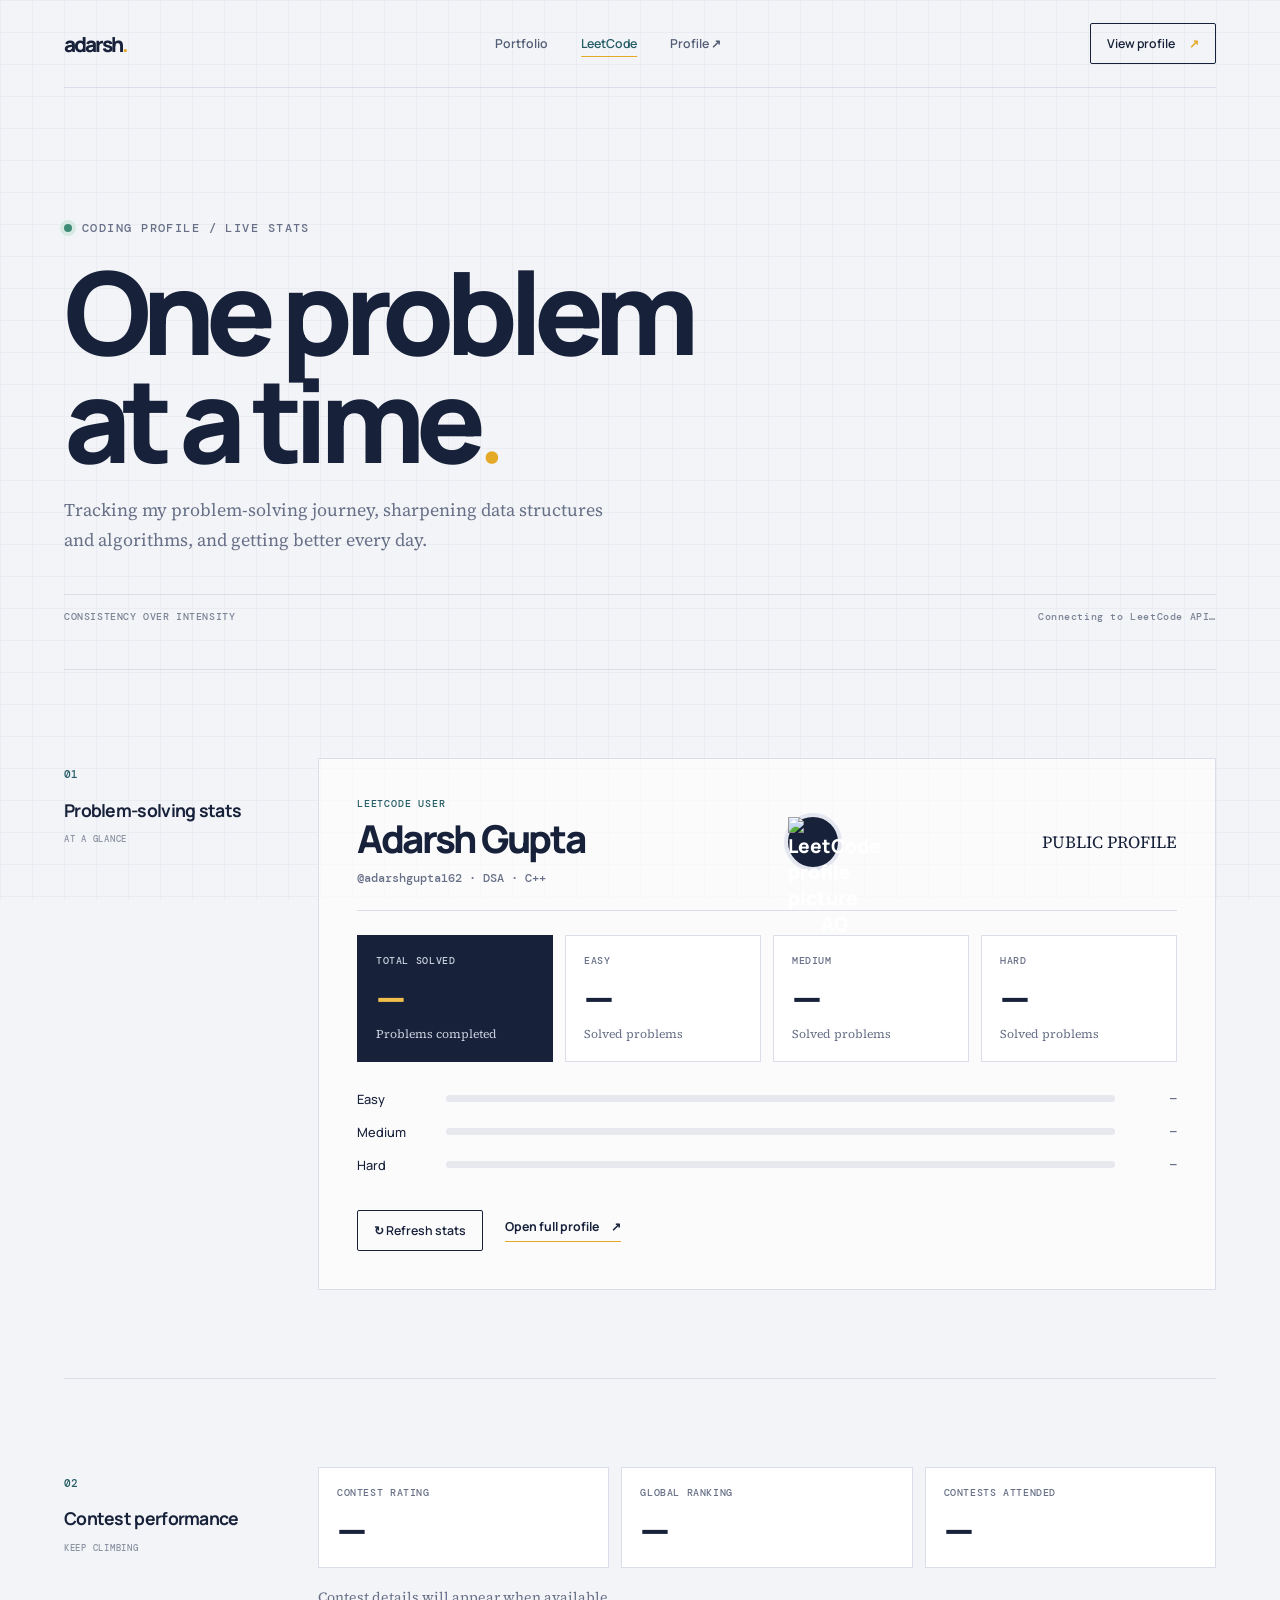
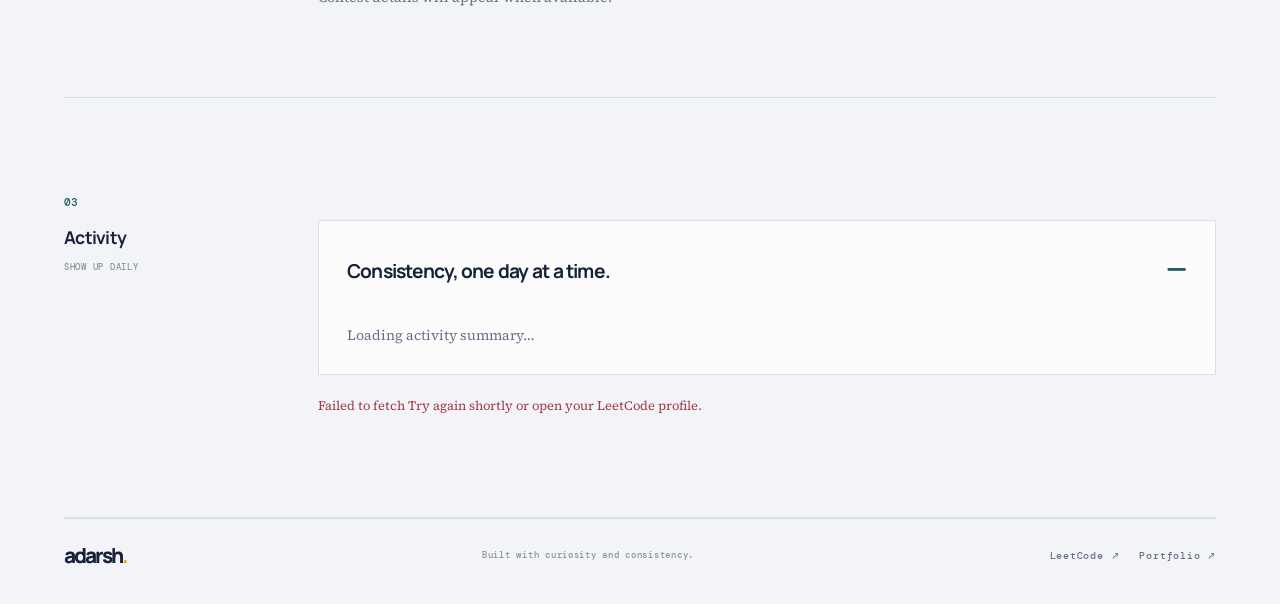
==== commit 7763efcd: "Improve LeetCode profile header and avatar" ====
--- a/leetcode.html
+++ b/leetcode.html
@@ -46,7 +46,7 @@
           <div class="stats-panel">
             <div class="leetcode-profile-line">
               <div><p class="eyebrow">LEETCODE USER</p><h2>Adarsh Gupta</h2><p class="leetcode-handle">@adarshgupta162 · DSA · C++</p></div>
-              <div class="leetcode-avatar" aria-hidden="true">AG</div>
+              <div class="leetcode-avatar"><img id="leetcode-avatar-image" alt="LeetCode profile picture" referrerpolicy="no-referrer" loading="eager"><span id="leetcode-avatar-fallback" aria-hidden="true">AG</span></div><div class="leetcode-rank" id="leetcode-rank">PUBLIC PROFILE</div>
             </div>
             <div class="stats-grid">
               <article class="stat-card stat-card-featured"><span>Total solved</span><strong id="total-solved">—</strong><small id="solved-caption">Problems completed</small></article>
--- a/css/leetcode.css
+++ b/css/leetcode.css
@@ -1,9 +1,48 @@
-*{box-sizing:border-box} :root{color-scheme:dark;--bg:#0b0c0f;--panel:#14161b;--border:#292c33;--text:#f5f5f6;--muted:#969ba6;--orange:#ffa116;--green:#39c98a;--red:#ff646d}
-body{margin:0;background:var(--bg);color:var(--text);font-family:Inter,Arial,sans-serif;min-height:100vh;overflow-x:hidden}a{color:inherit;text-decoration:none}button{font:inherit}.glow{position:fixed;z-index:-1;right:-170px;top:50px;width:420px;height:420px;border-radius:50%;background:#ffa116;filter:blur(120px);opacity:.12}
-.topbar{height:76px;max-width:1180px;padding:0 28px;margin:auto;display:flex;align-items:center;justify-content:space-between;border-bottom:1px solid #ffffff12}.brand{display:flex;align-items:center;gap:8px;font-size:16px;font-weight:800;letter-spacing:-.5px}.mark{display:grid;place-items:center;width:30px;height:30px;border-radius:9px;background:var(--orange);color:#201606}.orange{color:var(--orange)}nav{display:flex;gap:25px;color:var(--muted);font-size:12px}nav a:hover,nav .active{color:white}
-.wrap{max-width:1124px;padding:0 28px;margin:auto}.hero{padding:72px 0 62px}.eyebrow,.overline,.profile-head,.card-top,.section-index{font:10px "DM Mono",monospace;letter-spacing:1.4px;color:var(--muted)}.eyebrow{display:flex;align-items:center;gap:10px}.eyebrow i,.profile-head i{width:7px;height:7px;background:var(--green);border-radius:50%;display:inline-block}.eyebrow span{color:#555a64}.hero-grid{display:grid;grid-template-columns:minmax(0,1fr) 300px;gap:65px;align-items:center;margin-top:32px}.overline{color:var(--orange);margin:0 0 13px}h1{font-size:clamp(48px,7vw,80px);line-height:.99;letter-spacing:-4.8px;margin:0;font-weight:800}.intro{max-width:480px;color:#a9adb7;font-size:14px;line-height:1.85;margin:24px 0}.actions{display:flex;gap:10px;flex-wrap:wrap}.primary,button{min-height:42px;padding:0 15px;border-radius:9px;display:inline-flex;align-items:center;justify-content:center;font-size:11px;font-weight:700;cursor:pointer}.primary{background:var(--orange);color:#1c1509}button{border:1px solid #383b43;background:transparent;color:white}.updated{font-size:10px;color:#747a85;margin-top:18px}.profile,.card,.panel{border:1px solid var(--border);border-radius:15px;background:linear-gradient(145deg,#191c22,#111318)}.profile{padding:22px}.profile-head{display:flex;justify-content:space-between;align-items:center;font-size:9px}.profile-head small{display:flex;align-items:center;gap:6px;border:1px solid #343740;padding:6px 8px;border-radius:20px;letter-spacing:0}.profile-head i{width:5px;height:5px}.avatar{width:60px;height:60px;border-radius:16px;background:linear-gradient(140deg,#ffd17a,#ff9416);display:grid;place-items:center;color:#2a1a06;font-weight:800;font-size:20px;margin-top:24px}.profile h2{font-size:18px;margin:15px 0 5px}.muted{font:11px "DM Mono",monospace;color:var(--muted);margin:0}.profile hr{border:0;border-top:1px solid var(--border);margin:20px 0 10px}.profile-row{display:flex;justify-content:space-between;padding:9px 0;color:var(--muted);font-size:11px}.profile-row b{color:#eee;font-weight:600}.profile-link{display:inline-block;color:var(--orange);font-size:11px;font-weight:700;margin-top:17px}
-.stats{padding:0 0 46px}.section-head{display:flex;justify-content:space-between;align-items:end;gap:16px;margin-bottom:20px}.section-head .overline{margin-bottom:8px}.section-head h2{font-size:24px;letter-spacing:-.9px;margin:0}.section-index{font-size:9px}.cards{display:grid;grid-template-columns:1.25fr 1fr 1fr 1fr;gap:12px}.card{padding:19px;min-width:0}.featured{border-color:#59401f;background:linear-gradient(145deg,#211a11,#151515)}.card-top{display:flex;justify-content:space-between;align-items:center;font-size:9px}.card-top span{font-size:16px;color:var(--orange)}.number{font-size:34px;letter-spacing:-1.7px;font-weight:800;margin-top:22px;line-height:1}.card p{font-size:10px;color:var(--muted);margin:9px 0 0}.track{height:5px;background:#30323a;border-radius:9px;overflow:hidden;margin-top:22px}.track div{height:100%;width:0;background:var(--orange);border-radius:9px;transition:width .6s}.track .easy-bar{background:var(--green)}.track .medium-bar{background:var(--orange)}.track .hard-bar{background:var(--red)}.card-top i{height:7px;width:7px;border-radius:50%}.easy-dot{background:var(--green)}.medium-dot{background:var(--orange)}.hard-dot{background:var(--red)}.card-foot{display:flex;justify-content:space-between;gap:6px;color:var(--muted);font-size:9px;margin-top:9px}
-.bottom-grid{display:grid;grid-template-columns:1fr 1fr;gap:13px;margin-bottom:25px}.panel{padding:22px}.panel .section-head{align-items:start;margin-bottom:27px}.panel-icon{display:grid;place-items:center;width:30px;height:30px;border:1px solid #343740;border-radius:9px;color:var(--orange)}.contest-grid{display:grid;grid-template-columns:repeat(3,minmax(0,1fr));gap:10px}.contest-grid div{display:flex;flex-direction:column;gap:10px}.contest-grid label{font-size:10px;line-height:1.5;color:var(--muted)}.contest-grid strong{font-size:22px;letter-spacing:-1px}.note{font-size:10px;line-height:1.7;color:#858a95;margin:20px 0 0}.activity{display:flex;align-items:baseline;gap:10px}.activity strong{font-size:30px}.activity span{font-size:10px;color:var(--muted)}.api-status{display:flex;align-items:center;gap:9px;flex-wrap:wrap;padding:16px 0;border-top:1px solid var(--border);border-bottom:1px solid var(--border);font-size:10px;color:#a5a9b2}.api-status>i{width:7px;height:7px;border-radius:50%;background:var(--green)}.api-status.error>i{background:var(--red)}.api-status small{margin-left:auto;color:#6f7480;font-size:9px}footer{display:flex;justify-content:space-between;align-items:center;gap:15px;padding:24px 0 30px;color:#777c87;font-size:10px}footer .mark{width:25px;height:25px;font-size:13px}footer>a:last-child{color:#c2c5cc}
-@media(max-width:850px){.hero-grid{grid-template-columns:1fr 270px;gap:25px}.cards{grid-template-columns:repeat(2,minmax(0,1fr))}.featured{grid-column:span 2}}
-@media(max-width:620px){.topbar{height:66px;padding:0 17px}nav{gap:13px;font-size:10px}nav a:first-child{display:none}.wrap{padding:0 17px}.hero{padding:50px 0 43px}.hero-grid{grid-template-columns:1fr;gap:28px;margin-top:27px}h1{font-size:58px;letter-spacing:-3.5px}.intro{font-size:13px}.section-head h2{font-size:21px}.section-index{display:none}.cards{gap:9px}.card{padding:14px}.number{font-size:30px}.bottom-grid{grid-template-columns:1fr}.panel{padding:18px}.contest-grid strong{font-size:19px}.api-status small{width:100%;margin-left:16px}footer{flex-wrap:wrap}footer>span{order:3;width:100%}}
-@media(prefers-reduced-motion:reduce){*{scroll-behavior:auto!important;transition:none!important}}
+/* LeetCode page additions. The portfolio's existing stylesheet supplies the shared visual system. */
+.leetcode-nav-active{color:var(--blue)!important;text-decoration:underline!important;text-decoration-color:var(--gold)!important;text-underline-offset:8px!important}
+.subpage-kicker{display:flex;align-items:center;gap:10px}
+.subpage-hero h1 em{color:var(--gold);font-style:normal}
+.leetcode-status-dot{width:8px;height:8px;border-radius:50%;background:#3e8b75;box-shadow:0 0 0 4px #d8e9e2;display:inline-block}
+.leetcode-hero-meta{display:flex;justify-content:space-between;gap:16px;flex-wrap:wrap;border-top:1px solid var(--line);margin-top:40px;padding-top:15px;color:#7b8496;font:500 .62rem var(--mono);letter-spacing:.06em}
+.leetcode-section{display:grid;grid-template-columns:190px minmax(0,1fr);gap:clamp(28px,5vw,75px);padding:clamp(55px,7vw,88px) 0;border-bottom:1px solid var(--line)}
+.leetcode-section-label>span{font:500 .7rem var(--mono);color:var(--blue)}
+.leetcode-section-label h2{font:700 1.1rem/1.3 var(--display);letter-spacing:-.04em;margin:12px 0}
+.leetcode-section-label>p{font:500 .58rem var(--mono);letter-spacing:.08em;color:#8b92a2}
+.leetcode-section-content{min-width:0}
+.stats-panel{padding:clamp(20px,4vw,38px);border:1px solid var(--line);background:rgba(255,255,255,.64)}
+.leetcode-profile-line{display:flex;justify-content:space-between;align-items:center;gap:18px;padding-bottom:24px;border-bottom:1px solid var(--line)}
+.leetcode-profile-line .eyebrow{font:500 .62rem var(--mono);letter-spacing:.08em;color:var(--blue);margin:0 0 8px}
+.leetcode-profile-line h2{font:800 clamp(1.7rem,3vw,2.5rem)/1.1 var(--display);letter-spacing:-.06em;margin:0}
+.leetcode-handle{font:500 .75rem var(--mono);color:var(--muted);margin:9px 0 0}
+.leetcode-avatar{width:58px;height:58px;flex:0 0 58px;display:grid;place-items:center;background:var(--ink);color:#fff;font:800 1.2rem var(--display);border-radius:50%;border:4px solid #e4e7ef}
+.stats-grid{display:grid;grid-template-columns:repeat(4,minmax(0,1fr));gap:12px;margin:24px 0}
+.stat-card{min-width:0;padding:18px;border:1px solid var(--line);background:#fff}
+.stat-card>span{display:block;color:var(--muted);font:500 .64rem var(--mono);letter-spacing:.06em;text-transform:uppercase}
+.stat-card strong{display:block;margin-top:12px;font:800 clamp(1.5rem,3vw,2.5rem)/1 var(--display);letter-spacing:-.06em;overflow-wrap:anywhere}
+.stat-card small{display:block;margin-top:9px;color:var(--muted);font-size:.75rem;line-height:1.4}
+.stat-card-featured{background:#17213a;color:white;border-color:#17213a}.stat-card-featured>span,.stat-card-featured small{color:#c8cfdd}.stat-card-featured strong{color:#f1bd4b}
+.leetcode-difficulty-list{display:grid;gap:15px;margin:28px 0}
+.difficulty-row{display:grid;grid-template-columns:75px minmax(0,1fr) 48px;gap:14px;align-items:center;font:500 .8rem var(--display)}
+.difficulty-row>b{text-align:right;font:500 .7rem var(--mono);color:var(--muted)}
+.difficulty-track{height:7px;overflow:hidden;background:#e6e8ed;border-radius:99px}
+.difficulty-fill{height:100%;width:0;border-radius:99px;transition:width .6s ease}
+.difficulty-fill.easy{background:#16865c}.difficulty-fill.medium{background:#d99a17}.difficulty-fill.hard{background:#dc4e5a}
+.leetcode-actions{display:flex;align-items:center;gap:22px;flex-wrap:wrap;padding-top:8px}
+.leetcode-actions .outline-button{border:1px solid var(--ink);border-radius:2px;background:transparent;color:var(--ink);padding:11px 16px;font:600 .77rem var(--display);cursor:pointer}
+.leetcode-actions .outline-button:hover{background:var(--ink);color:#fff}
+.leetcode-actions .text-link{font-size:.77rem}
+.leetcode-metric-grid{display:grid;grid-template-columns:repeat(3,minmax(0,1fr));gap:12px}
+.leetcode-note{font-size:.88rem;color:var(--muted);line-height:1.6;margin:18px 0 0}
+.activity-wrap{padding:clamp(18px,3vw,28px);border:1px solid var(--line);background:rgba(255,255,255,.72)}
+.activity-title{display:flex;align-items:baseline;justify-content:space-between;gap:12px;flex-wrap:wrap}
+.activity-title h2{font:700 1.2rem var(--display);letter-spacing:-.04em;margin:0}
+.activity-title strong{font:800 1.7rem var(--display);color:var(--blue)}
+.activity-grid{display:grid;grid-template-columns:repeat(26,minmax(0,1fr));gap:4px;margin-top:20px}
+.activity-cell{aspect-ratio:1;border-radius:2px;background:#edf0f3;min-width:0}
+.activity-cell[data-level="1"]{background:#b8e5cf}.activity-cell[data-level="2"]{background:#6ec69a}.activity-cell[data-level="3"]{background:#2a9d68}.activity-cell[data-level="4"]{background:#126b46}
+.api-disclaimer{margin-top:20px;color:var(--muted);font-size:.8rem;line-height:1.65;overflow-wrap:anywhere}
+.api-disclaimer.is-error{color:#a23b45}
+@media(max-width:900px){.leetcode-section{grid-template-columns:145px minmax(0,1fr)}.stats-grid{grid-template-columns:repeat(2,minmax(0,1fr))}}
+@media(max-width:650px){.leetcode-section{grid-template-columns:1fr;gap:20px;padding:55px 0}.leetcode-hero-meta{font-size:.56rem}.stats-grid{grid-template-columns:repeat(2,minmax(0,1fr));gap:9px}.stat-card{padding:14px}.leetcode-metric-grid{grid-template-columns:1fr}.activity-grid{grid-template-columns:repeat(18,minmax(0,1fr));gap:3px}.leetcode-profile-line h2{font-size:1.65rem}.difficulty-row{grid-template-columns:62px minmax(0,1fr) 42px;gap:8px}}
+@media(max-width:440px){.activity-grid{grid-template-columns:repeat(13,minmax(0,1fr))}.activity-wrap{padding:14px}.leetcode-actions{gap:15px}}
+@media(prefers-reduced-motion:reduce){.difficulty-fill{transition:none}}
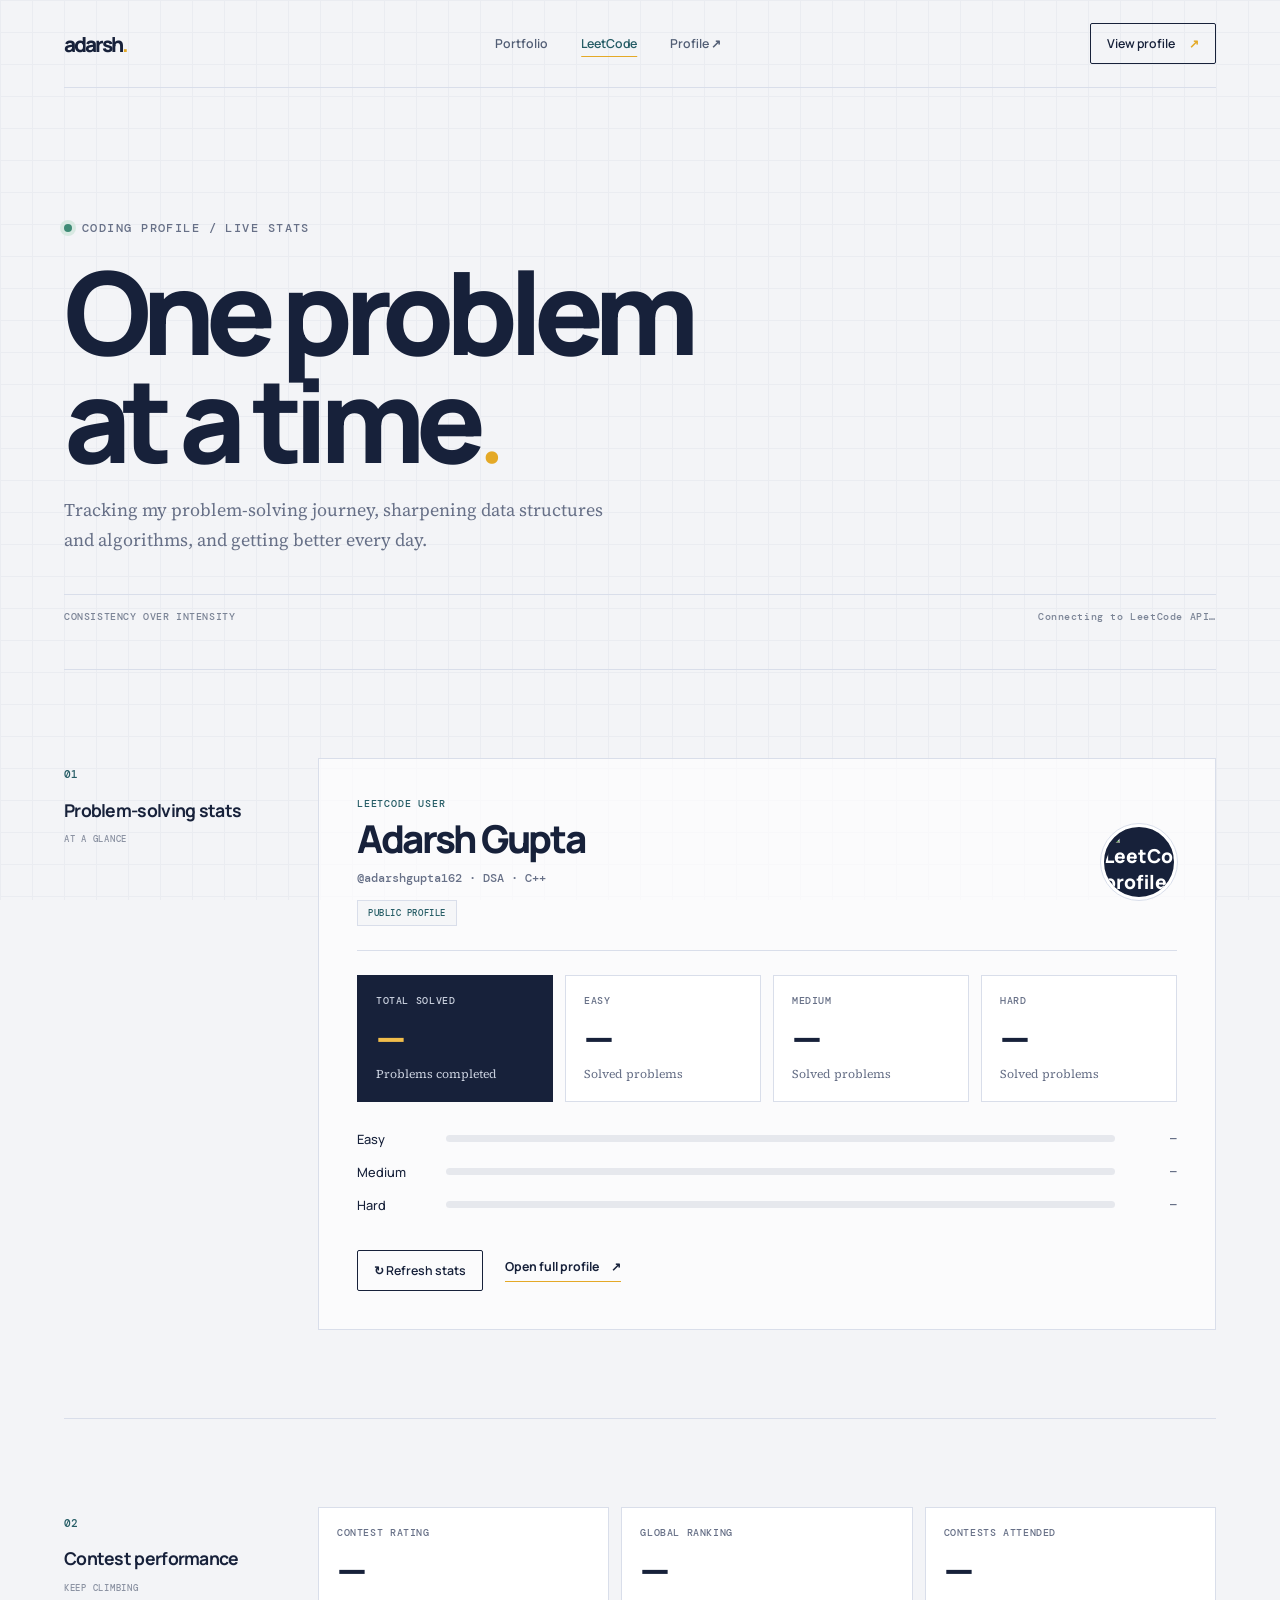
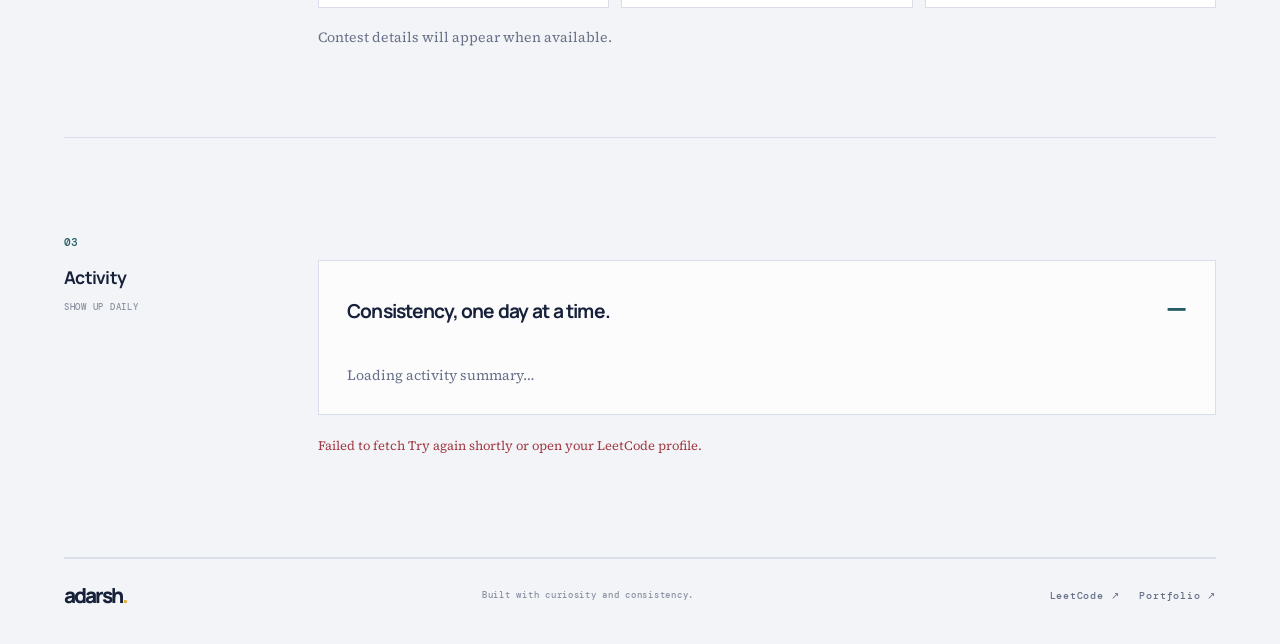
==== commit adfcdaee: "Fix LeetCode profile header layout" ====
--- a/leetcode.html
+++ b/leetcode.html
@@ -45,8 +45,8 @@
         <div class="leetcode-section-content">
           <div class="stats-panel">
             <div class="leetcode-profile-line">
-              <div><p class="eyebrow">LEETCODE USER</p><h2>Adarsh Gupta</h2><p class="leetcode-handle">@adarshgupta162 · DSA · C++</p></div>
-              <div class="leetcode-avatar"><img id="leetcode-avatar-image" alt="LeetCode profile picture" referrerpolicy="no-referrer" loading="eager"><span id="leetcode-avatar-fallback" aria-hidden="true">AG</span></div><div class="leetcode-rank" id="leetcode-rank">PUBLIC PROFILE</div>
+              <div class="leetcode-identity"><p class="eyebrow">LEETCODE USER</p><h2>Adarsh Gupta</h2><p class="leetcode-handle">@adarshgupta162 · DSA · C++</p><div class="leetcode-rank" id="leetcode-rank">PUBLIC PROFILE</div></div>
+              <div class="leetcode-avatar"><img id="leetcode-avatar-image" alt="LeetCode profile picture" referrerpolicy="no-referrer" loading="eager"><span id="leetcode-avatar-fallback" aria-hidden="true">AG</span></div>
             </div>
             <div class="stats-grid">
               <article class="stat-card stat-card-featured"><span>Total solved</span><strong id="total-solved">—</strong><small id="solved-caption">Problems completed</small></article>
--- a/css/leetcode.css
+++ b/css/leetcode.css
@@ -46,3 +46,13 @@
 @media(max-width:650px){.leetcode-section{grid-template-columns:1fr;gap:20px;padding:55px 0}.leetcode-hero-meta{font-size:.56rem}.stats-grid{grid-template-columns:repeat(2,minmax(0,1fr));gap:9px}.stat-card{padding:14px}.leetcode-metric-grid{grid-template-columns:1fr}.activity-grid{grid-template-columns:repeat(18,minmax(0,1fr));gap:3px}.leetcode-profile-line h2{font-size:1.65rem}.difficulty-row{grid-template-columns:62px minmax(0,1fr) 42px;gap:8px}}
 @media(max-width:440px){.activity-grid{grid-template-columns:repeat(13,minmax(0,1fr))}.activity-wrap{padding:14px}.leetcode-actions{gap:15px}}
 @media(prefers-reduced-motion:reduce){.difficulty-fill{transition:none}}
+
+/* Profile identity polish */
+.leetcode-profile-line{position:relative;align-items:center;flex-wrap:wrap}
+.leetcode-profile-line>div:first-child{min-width:0}
+.leetcode-avatar{position:relative;width:76px;height:76px;flex:0 0 76px;overflow:hidden;border:3px solid #fff;outline:1px solid var(--line);background:#17213a}
+.leetcode-avatar img{display:block;width:100%;height:100%;object-fit:cover;border-radius:50%}
+.leetcode-avatar img[hidden],.leetcode-avatar span[hidden]{display:none}
+.leetcode-avatar span{display:grid;place-items:center;width:100%;height:100%;color:#fff;font:800 1.25rem var(--display)}
+.leetcode-rank{display:inline-flex;align-items:center;justify-content:center;margin-top:14px;padding:6px 10px;border:1px solid var(--line);background:#f5f6f8;color:var(--blue);font:500 .58rem var(--mono);letter-spacing:.06em}
+@media(max-width:440px){.leetcode-avatar{width:64px;height:64px;flex-basis:64px}}
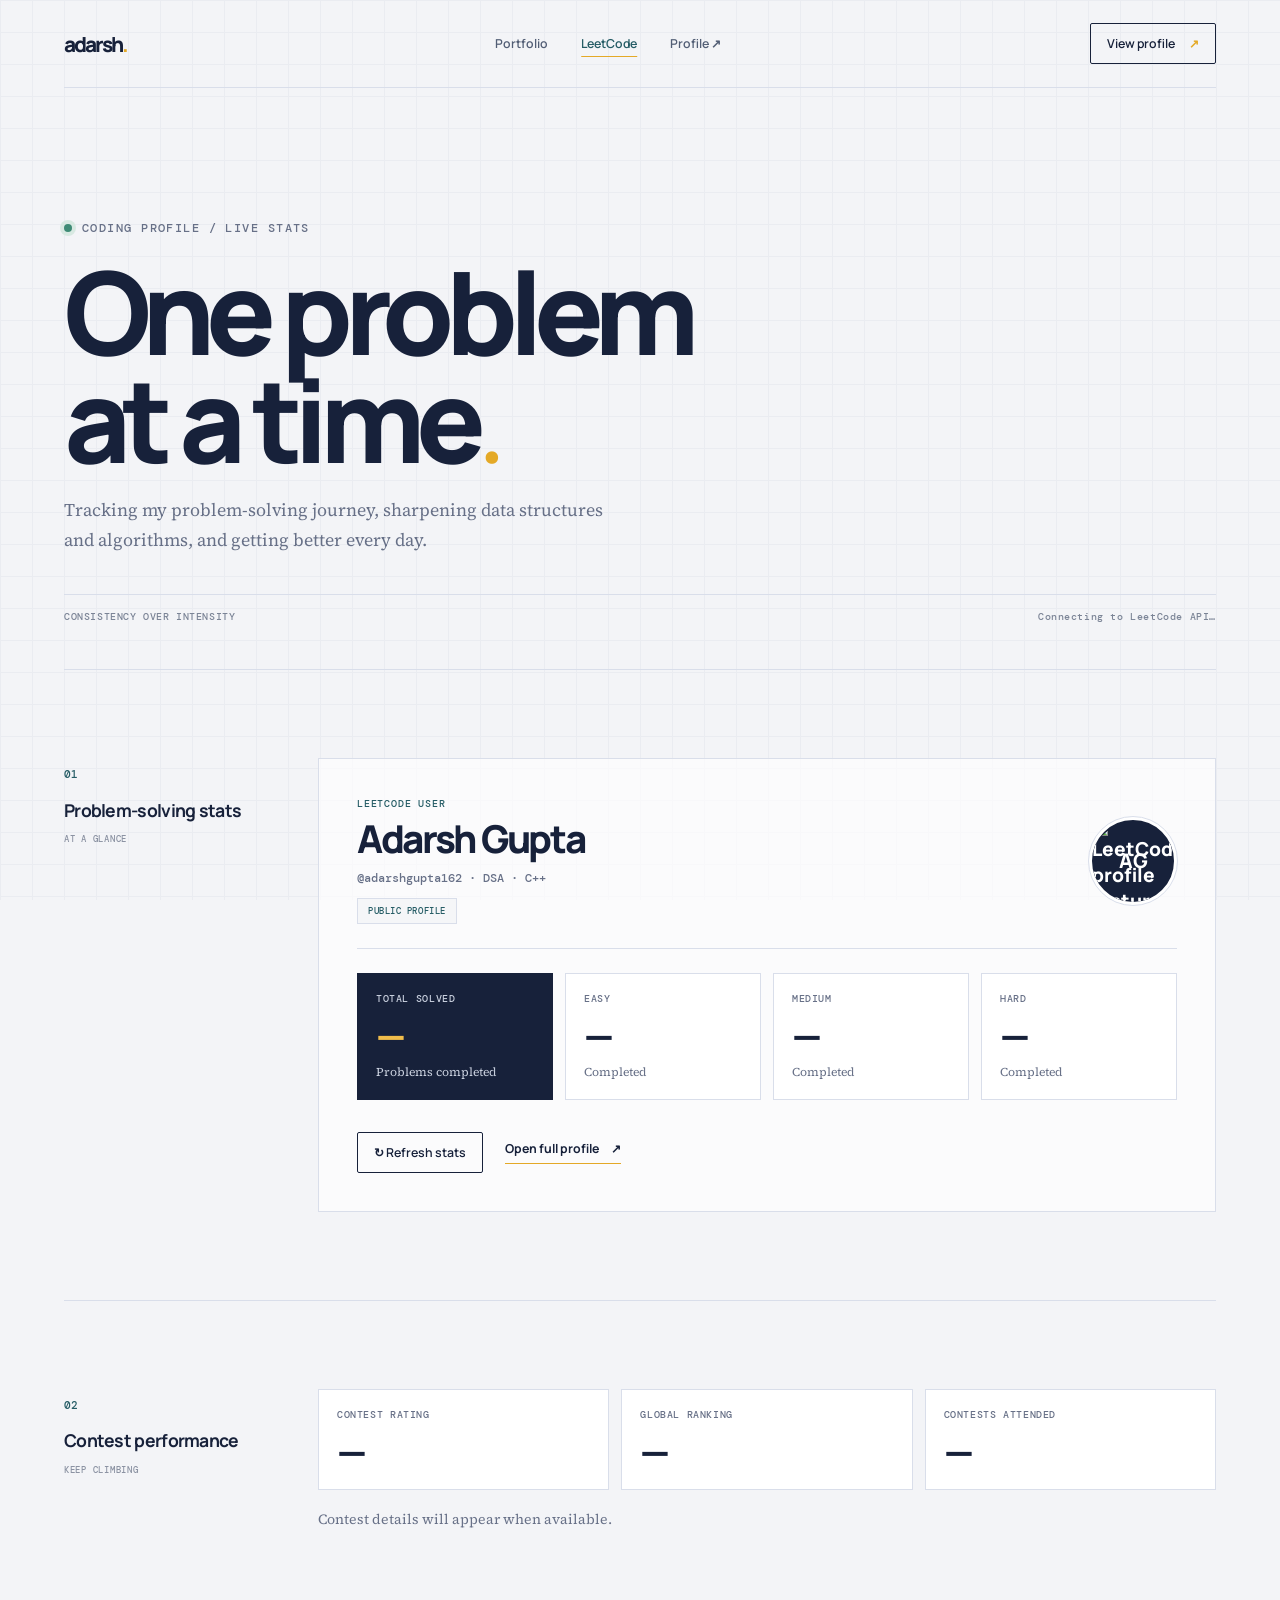
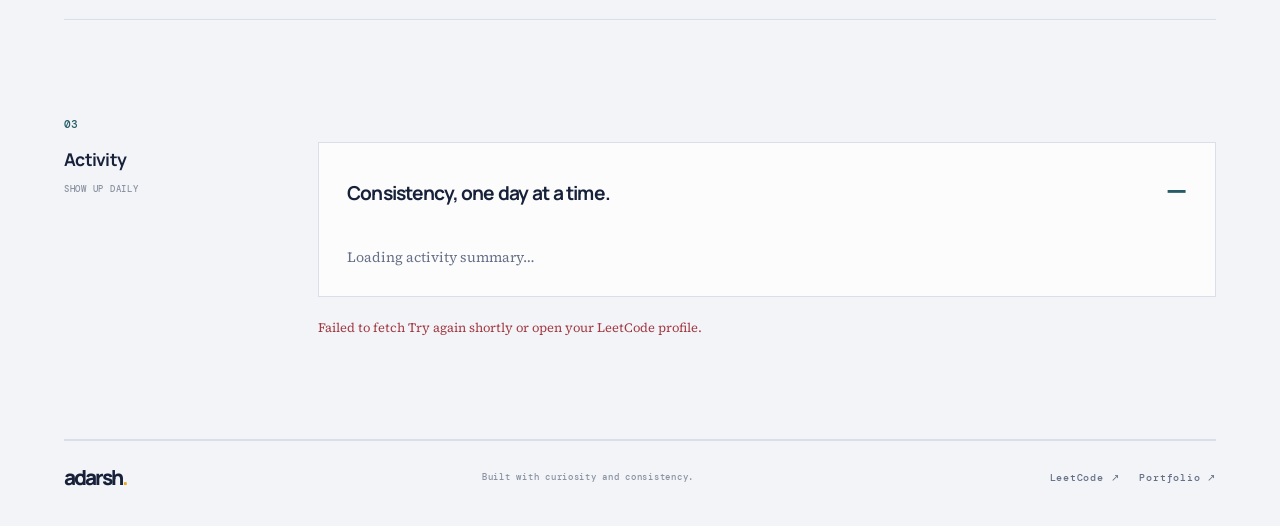
==== commit 5935e510: "Remove total question counts and solved percentages" ====
--- a/leetcode.html
+++ b/leetcode.html
@@ -50,14 +50,9 @@
             </div>
             <div class="stats-grid">
               <article class="stat-card stat-card-featured"><span>Total solved</span><strong id="total-solved">—</strong><small id="solved-caption">Problems completed</small></article>
-              <article class="stat-card"><span>Easy</span><strong id="easy-solved">—</strong><small id="easy-total">Solved problems</small></article>
-              <article class="stat-card"><span>Medium</span><strong id="medium-solved">—</strong><small id="medium-total">Solved problems</small></article>
-              <article class="stat-card"><span>Hard</span><strong id="hard-solved">—</strong><small id="hard-total">Solved problems</small></article>
-            </div>
-            <div class="leetcode-difficulty-list" aria-label="Solved problems by difficulty">
-              <div class="difficulty-row"><span>Easy</span><div class="difficulty-track"><div id="easy-progress" class="difficulty-fill easy"></div></div><b id="easy-percent">—</b></div>
-              <div class="difficulty-row"><span>Medium</span><div class="difficulty-track"><div id="medium-progress" class="difficulty-fill medium"></div></div><b id="medium-percent">—</b></div>
-              <div class="difficulty-row"><span>Hard</span><div class="difficulty-track"><div id="hard-progress" class="difficulty-fill hard"></div></div><b id="hard-percent">—</b></div>
+              <article class="stat-card"><span>Easy</span><strong id="easy-solved">—</strong><small>Completed</small></article>
+              <article class="stat-card"><span>Medium</span><strong id="medium-solved">—</strong><small>Completed</small></article>
+              <article class="stat-card"><span>Hard</span><strong id="hard-solved">—</strong><small>Completed</small></article>
             </div>
             <div class="leetcode-actions"><button class="outline-button" id="refresh-button" type="button">↻ Refresh stats</button><a class="text-link" href="https://leetcode.com/u/adarshgupta162/" target="_blank" rel="noreferrer">Open full profile <span>↗</span></a></div>
           </div>
--- a/css/leetcode.css
+++ b/css/leetcode.css
@@ -56,3 +56,14 @@
 .leetcode-avatar span{display:grid;place-items:center;width:100%;height:100%;color:#fff;font:800 1.25rem var(--display)}
 .leetcode-rank{display:inline-flex;align-items:center;justify-content:center;margin-top:14px;padding:6px 10px;border:1px solid var(--line);background:#f5f6f8;color:var(--blue);font:500 .58rem var(--mono);letter-spacing:.06em}
 @media(max-width:440px){.leetcode-avatar{width:64px;height:64px;flex-basis:64px}}
+
+/* Keep the LeetCode identity and avatar aligned without overlapping stats. */
+.leetcode-profile-line{display:flex!important;flex-wrap:nowrap!important;align-items:center!important;justify-content:space-between!important;gap:24px!important;min-height:112px}
+.leetcode-identity{flex:1 1 auto;min-width:0}
+.leetcode-identity .eyebrow{margin-top:0}
+.leetcode-identity h2{overflow-wrap:anywhere}
+.leetcode-avatar{display:block!important;box-sizing:border-box!important;width:88px!important;height:88px!important;min-width:88px!important;min-height:88px!important;flex:0 0 88px!important;border-radius:50%!important;overflow:hidden!important;padding:0!important;margin:0!important;aspect-ratio:1/1!important}
+.leetcode-avatar img{display:block!important;width:100%!important;height:100%!important;max-width:none!important;max-height:none!important;aspect-ratio:1/1!important;object-fit:cover!important;border-radius:50%!important}
+.leetcode-avatar span{position:absolute;inset:0;border-radius:50%;display:grid;place-items:center}
+.leetcode-rank{width:max-content;max-width:100%;margin-top:12px!important;white-space:nowrap}
+@media(max-width:440px){.leetcode-profile-line{gap:14px!important;min-height:90px}.leetcode-avatar{width:68px!important;height:68px!important;min-width:68px!important;min-height:68px!important;flex-basis:68px!important}.leetcode-rank{font-size:.52rem!important}}
